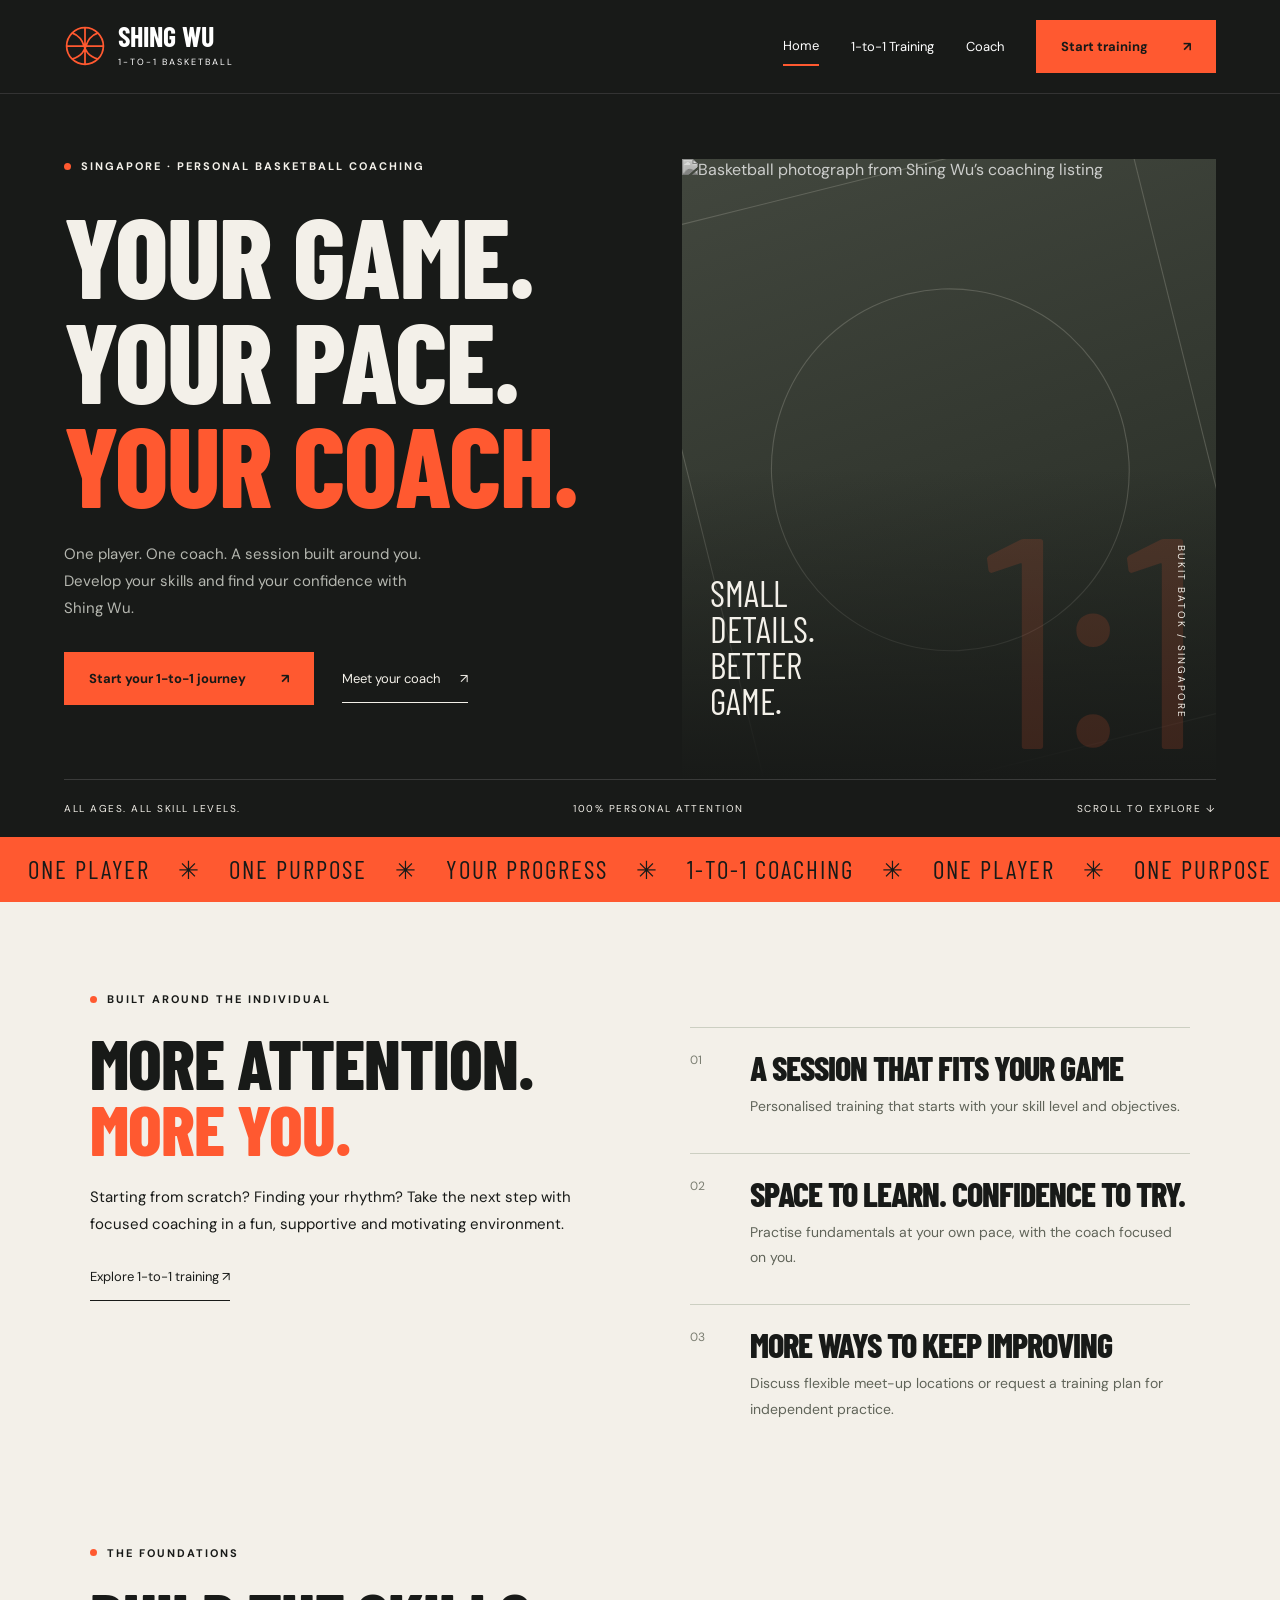
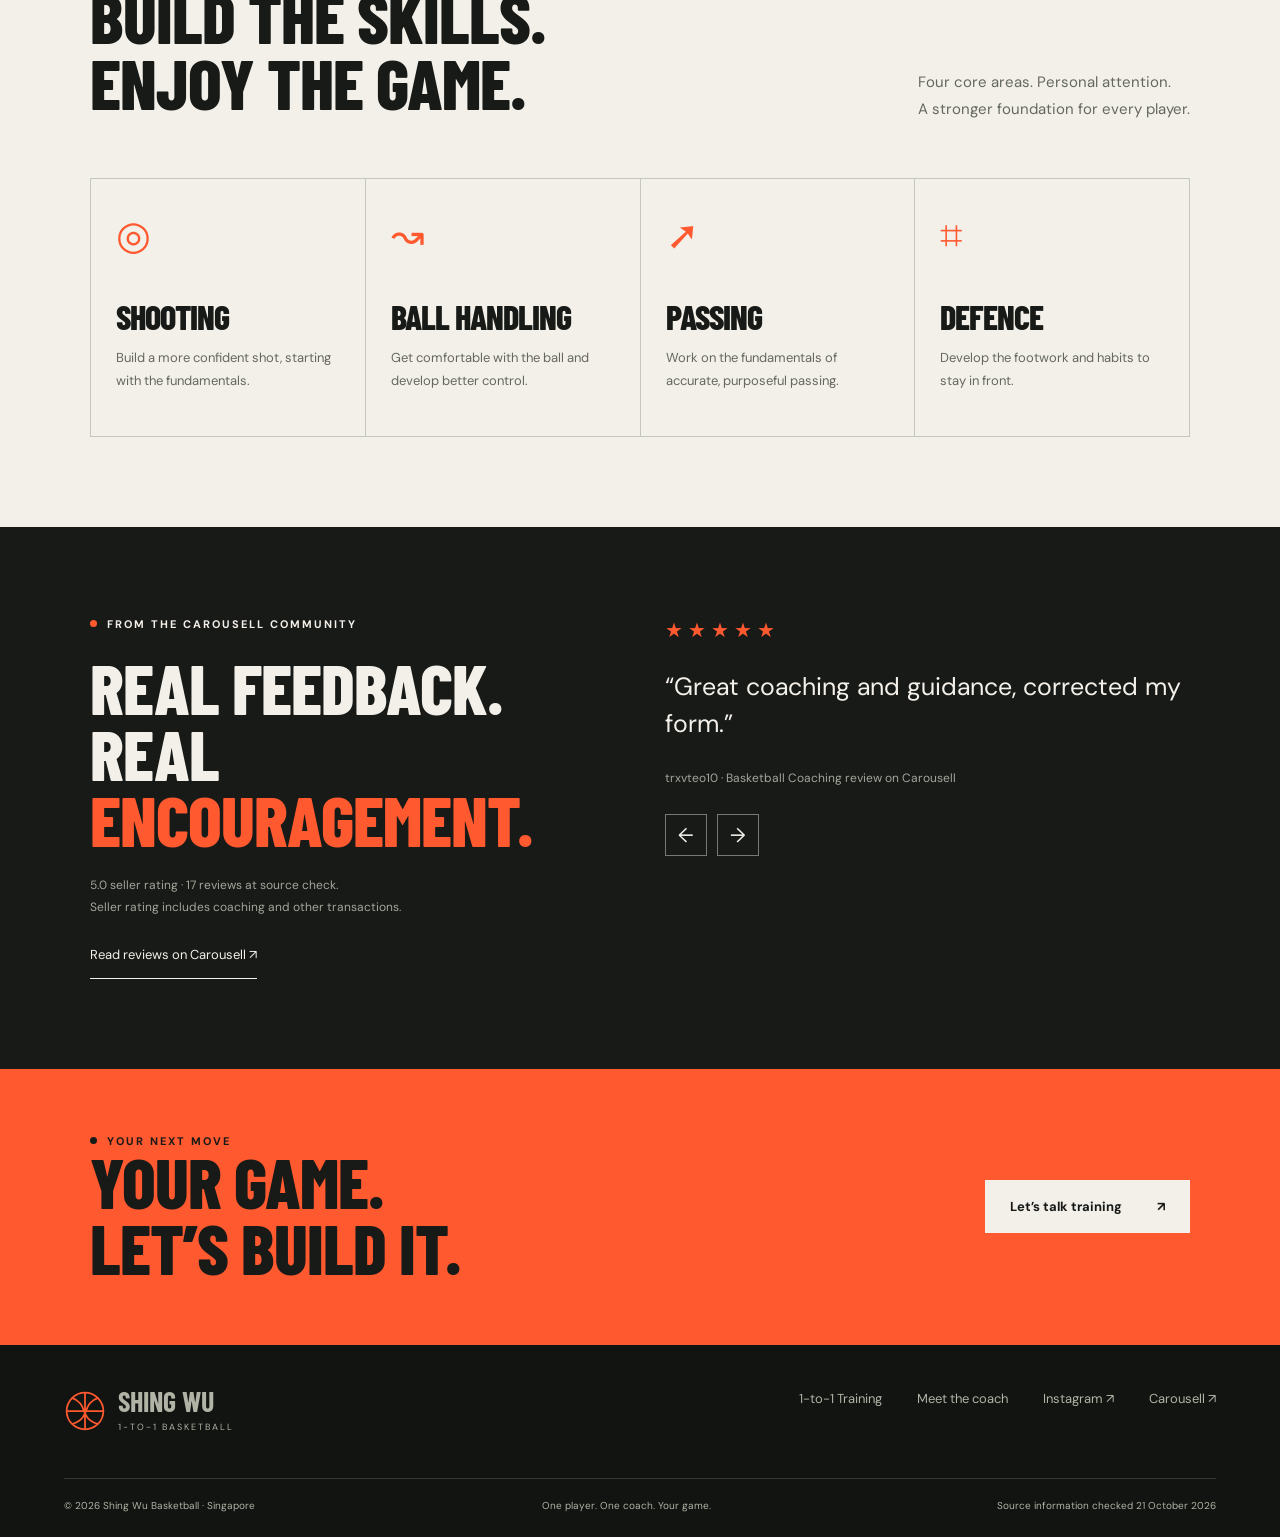
==== index.html @ 177fd187 "Publish Shing Wu 1-to-1 basketball coaching website" ====
<!doctype html><html lang="en-SG"><head><meta charset="UTF-8"><meta name="viewport" content="width=device-width, initial-scale=1"><meta name="theme-color" content="#181a18"><meta name="description" content="Personalised 1-to-1 basketball coaching with Shing Wu in Singapore. All ages and skill levels welcome. Explore training and enquire directly."><title>Personal Basketball Coaching | Shing Wu Basketball</title><link rel="stylesheet" href="styles.css"><script src="app.js" defer></script></head><body data-page="home"><a href="#main" style="position:absolute;left:-9999px" onfocus="this.style.left='10px'" onblur="this.style.left='-9999px'">Skip to content</a><div id="app"></div></body></html>
---- styles.css ----
@import url('https://fonts.googleapis.com/css2?family=Barlow+Condensed:wght@600;700;800;900&family=DM+Sans:wght@400;500;600;700&display=swap');
:root{--orange:#ff5930;--cream:#f3f0e9;--ink:#181a18;--muted:#a4a69e}*{box-sizing:border-box}html{scroll-behavior:smooth}body{margin:0;background:var(--cream);color:var(--ink);font-family:'DM Sans',sans-serif}a{color:inherit;text-decoration:none}button,input,select,textarea{font:inherit}button,a,input,select,textarea{outline-offset:6px}button{cursor:pointer}header{height:94px;display:flex;align-items:center;justify-content:space-between;padding:0 5%;border-bottom:1px solid #333;background:var(--ink);color:white;position:relative;z-index:10}.brand{display:flex;align-items:center;gap:12px}.brand b{font-family:'Barlow Condensed',Impact,sans-serif;font-size:28px;line-height:.85}.brand small{display:block;font:9px 'DM Sans',sans-serif;letter-spacing:2px;margin-top:7px}.brand svg{width:42px;color:var(--orange)}nav{display:flex;align-items:center;gap:32px;font-size:13px}nav a:not(.btn){padding:10px 0}nav a[aria-current=page]{border-bottom:2px solid var(--orange)}.btn{background:var(--orange);color:#171917;display:inline-flex;justify-content:space-between;align-items:center;gap:35px;padding:18px 25px;font-weight:700;font-size:13px;transition:transform .2s,background .2s;border:0}.btn:hover{transform:translateY(-3px);background:#ff7858}.btn.light{background:var(--cream)}.textlink{display:inline-flex;gap:20px;align-items:center;font-size:13px;border-bottom:1px solid;padding:15px 0}.menu{display:none;background:transparent;border:1px solid #777;color:white;padding:10px}.eyebrow{text-transform:uppercase;font-size:11px;font-weight:700;letter-spacing:2px;display:flex;gap:10px;align-items:center}.eyebrow:before{content:'';height:7px;width:7px;background:var(--orange);border-radius:50%}h1,h2,h3,.display{font-family:'Barlow Condensed',Impact,sans-serif;text-transform:uppercase;margin:0;font-weight:800;line-height:.94;letter-spacing:-1px}h1{font-size:clamp(70px,8.7vw,140px)}h2{font-size:clamp(50px,5.5vw,82px)}h3{font-size:34px}p{line-height:1.8;font-size:15px}.hero{background:var(--ink);color:var(--cream);padding:65px 5% 0;position:relative;overflow:hidden}.hero-layout{display:grid;grid-template-columns:1.1fr 1fr;gap:30px;min-height:620px}.hero-copy{position:relative;z-index:2;padding-bottom:65px}.hero h1{margin:30px 0 24px}.accent{color:var(--orange)}.outline{-webkit-text-stroke:1px #b6b9b1;color:transparent}.hero-copy p{color:#b5b7b0;max-width:370px}.actions{display:flex;flex-wrap:wrap;align-items:center;gap:28px;margin-top:30px}.hero-art{position:relative;min-height:550px;background:linear-gradient(160deg,#42473e,#242922);overflow:hidden;align-self:stretch}.hero-art:after{content:'';position:absolute;inset:0;background:linear-gradient(0deg,#181a18 0%,transparent 50%)}.hero-art img{width:100%;height:100%;position:absolute;object-fit:cover;object-position:center;filter:grayscale(1);opacity:.8}.court{position:absolute;inset:35px;border:1px solid #a1a39655;transform:rotate(-14deg) scale(1.1);border-radius:4px}.court:before{content:'';position:absolute;width:70%;height:60%;border:1px solid #a1a39655;border-radius:50%;top:20%;left:15%}.hero-num{position:absolute;right:15px;bottom:-30px;font:300px 'Barlow Condensed',Impact,sans-serif;color:#ff593026;z-index:1}.art-label{position:absolute;bottom:60px;left:28px;right:28px;z-index:2;display:flex;justify-content:space-between;align-items:end}.art-label b{font:36px 'Barlow Condensed',Impact,sans-serif;max-width:140px;line-height:1}.art-label span{font-size:10px;letter-spacing:2px;writing-mode:vertical-rl}.hero-bottom{display:flex;justify-content:space-between;border-top:1px solid #ffffff25;padding:22px 0;font-size:10px;letter-spacing:1.5px}.ticker{background:var(--orange);overflow:hidden;padding:17px 0;white-space:nowrap;font:25px 'Barlow Condensed',Impact,sans-serif;letter-spacing:2px}.ticker div{display:inline-block;animation:marquee 28s linear infinite}.ticker span{padding:0 28px}.section{padding:90px 7%}.split{display:grid;grid-template-columns:1fr 1fr;gap:9%;align-items:start}.section h2{margin:23px 0}.section p{max-width:550px}.section-head{display:flex;justify-content:space-between;gap:30px;align-items:end;margin-bottom:40px}.section-head p{max-width:340px;color:#65685e}.features{margin-top:35px}.feature{display:grid;grid-template-columns:45px 1fr;gap:15px;padding:24px 0;border-top:1px solid #cccfc2}.feature>span{color:#7b7e72;font-size:12px}.feature p{margin:10px 0;color:#606459;font-size:14px}.dark{background:var(--ink);color:var(--cream)}.skill-grid{display:grid;grid-template-columns:repeat(4,1fr);gap:1px;background:#c4c7bb;border:1px solid #c4c7bb}.skill{background:var(--cream);padding:30px 25px;min-height:250px;transition:background .3s,transform .3s}.skill:hover{background:#e6e7db;transform:translateY(-5px)}.skill .icon{font-size:40px;display:block;color:var(--orange);margin-bottom:40px}.skill p{font-size:13px;color:#65685e}.reviews{display:grid;grid-template-columns:1fr 1fr;gap:50px}.stars{color:var(--orange);letter-spacing:5px;font-size:20px}.quote{font-size:25px;line-height:1.5;margin:25px 0}.review-note{color:#a3a69a;font-size:12px}.review-nav{display:flex;gap:10px;margin-top:25px}.round{border:1px solid #777;color:inherit;background:transparent;width:42px;height:42px;font-size:20px}.cta{background:var(--orange);padding:65px 7%;display:flex;align-items:center;justify-content:space-between;gap:40px}.cta h2{max-width:700px}.cta .eyebrow:before{background:var(--ink)}footer{background:#111410;color:#b0b3a6;padding:45px 5% 25px}.footer-top{display:flex;justify-content:space-between;gap:40px}.footer-links{display:flex;gap:35px;font-size:13px}.footer-bottom{margin-top:45px;border-top:1px solid #33392e;padding-top:20px;font-size:10px;display:flex;justify-content:space-between;gap:20px}.page-intro{background:var(--ink);color:var(--cream);padding:65px 7%}.page-intro h1{font-size:clamp(66px,8vw,110px);margin:25px 0}.page-intro p{max-width:570px;color:#b5b7b0}.tabs{display:flex;gap:10px;flex-wrap:wrap;margin:35px 0}.tab{padding:12px 22px;border:1px solid #bbbfb0;background:transparent}.tab.active{background:var(--ink);color:white}.focus-panel{background:#e4e5da;padding:35px;display:grid;grid-template-columns:1fr 1fr;gap:50px}.focus-panel h3{font-size:48px}.steps{display:grid;grid-template-columns:repeat(3,1fr);gap:45px;margin-top:40px}.step{border-top:1px solid #c4c7bb;padding-top:25px}.step span{font:60px 'Barlow Condensed',Impact,sans-serif;color:var(--orange);display:block;margin-bottom:20px}.coach-photo{min-height:480px;position:relative;background:#d7dacd}.coach-photo img{position:absolute;width:100%;height:100%;object-fit:cover;filter:grayscale(1)}.note{font-size:12px;color:#74796a;line-height:1.6}.video-shell{background:#252a21;padding:35px;max-width:550px}.video-shell iframe{border:0;width:100%;min-height:570px;background:white}.video-shell .textlink{color:var(--cream);margin-top:15px}details{border-bottom:1px solid #bfc3b5;padding:23px 0}summary{font-weight:600;cursor:pointer;line-height:1.5}details p{color:#626859}.booking{background:white;border:1px solid #ddd;padding:35px}.field{display:flex;flex-direction:column;gap:8px;margin-bottom:20px}label{font-size:12px;font-weight:700}input,select,textarea{border:1px solid #b7bcb0;border-radius:0;background:var(--cream);padding:14px;color:var(--ink);width:100%}textarea{resize:vertical}#draft{white-space:pre-wrap;background:var(--cream);padding:20px;line-height:1.7;font-size:13px}.hidden{display:none}.reveal{animation:rise .7s both}.page-progress{position:fixed;top:0;left:0;height:3px;background:var(--orange);z-index:100;width:0}.basketball{width:150px;height:150px;border:2px solid var(--orange);border-radius:50%;position:relative;margin:35px 0;overflow:hidden;transition:transform .7s}.basketball:hover{transform:rotate(70deg)}.basketball:before{content:'';position:absolute;left:50%;height:100%;border-left:2px solid var(--orange)}.basketball:after{content:'';position:absolute;top:50%;width:100%;border-top:2px solid var(--orange)}@keyframes rise{from{opacity:0;transform:translateY(20px)}to{opacity:1;transform:translateY(0)}}@keyframes marquee{to{transform:translateX(-50%)}}@media(max-width:800px){header{height:78px}.menu{display:block}nav{display:none;position:absolute;top:78px;left:0;right:0;background:var(--ink);padding:25px;flex-direction:column;align-items:stretch}nav.open{display:flex}.hero{padding-top:40px}.hero-layout{grid-template-columns:1fr}.hero-copy{padding-bottom:15px}.hero-art{min-height:380px}.hero-num{font-size:240px}.hero-bottom{font-size:8px;gap:15px}.split,.reviews,.focus-panel{grid-template-columns:1fr;gap:35px}.section{padding:60px 6%}.section-head{display:block}.skill-grid{grid-template-columns:1fr 1fr}.skill{padding:25px 18px}.steps{grid-template-columns:1fr}.cta{display:block}.cta .btn{margin-top:25px}.footer-top{flex-direction:column}.footer-links{flex-wrap:wrap;gap:20px}.footer-bottom{flex-direction:column}.video-shell{padding:15px}.page-intro{padding:45px 6%}}@media(prefers-reduced-motion:reduce){*,*:before,*:after{animation:none!important;transition:none!important;scroll-behavior:auto!important}}
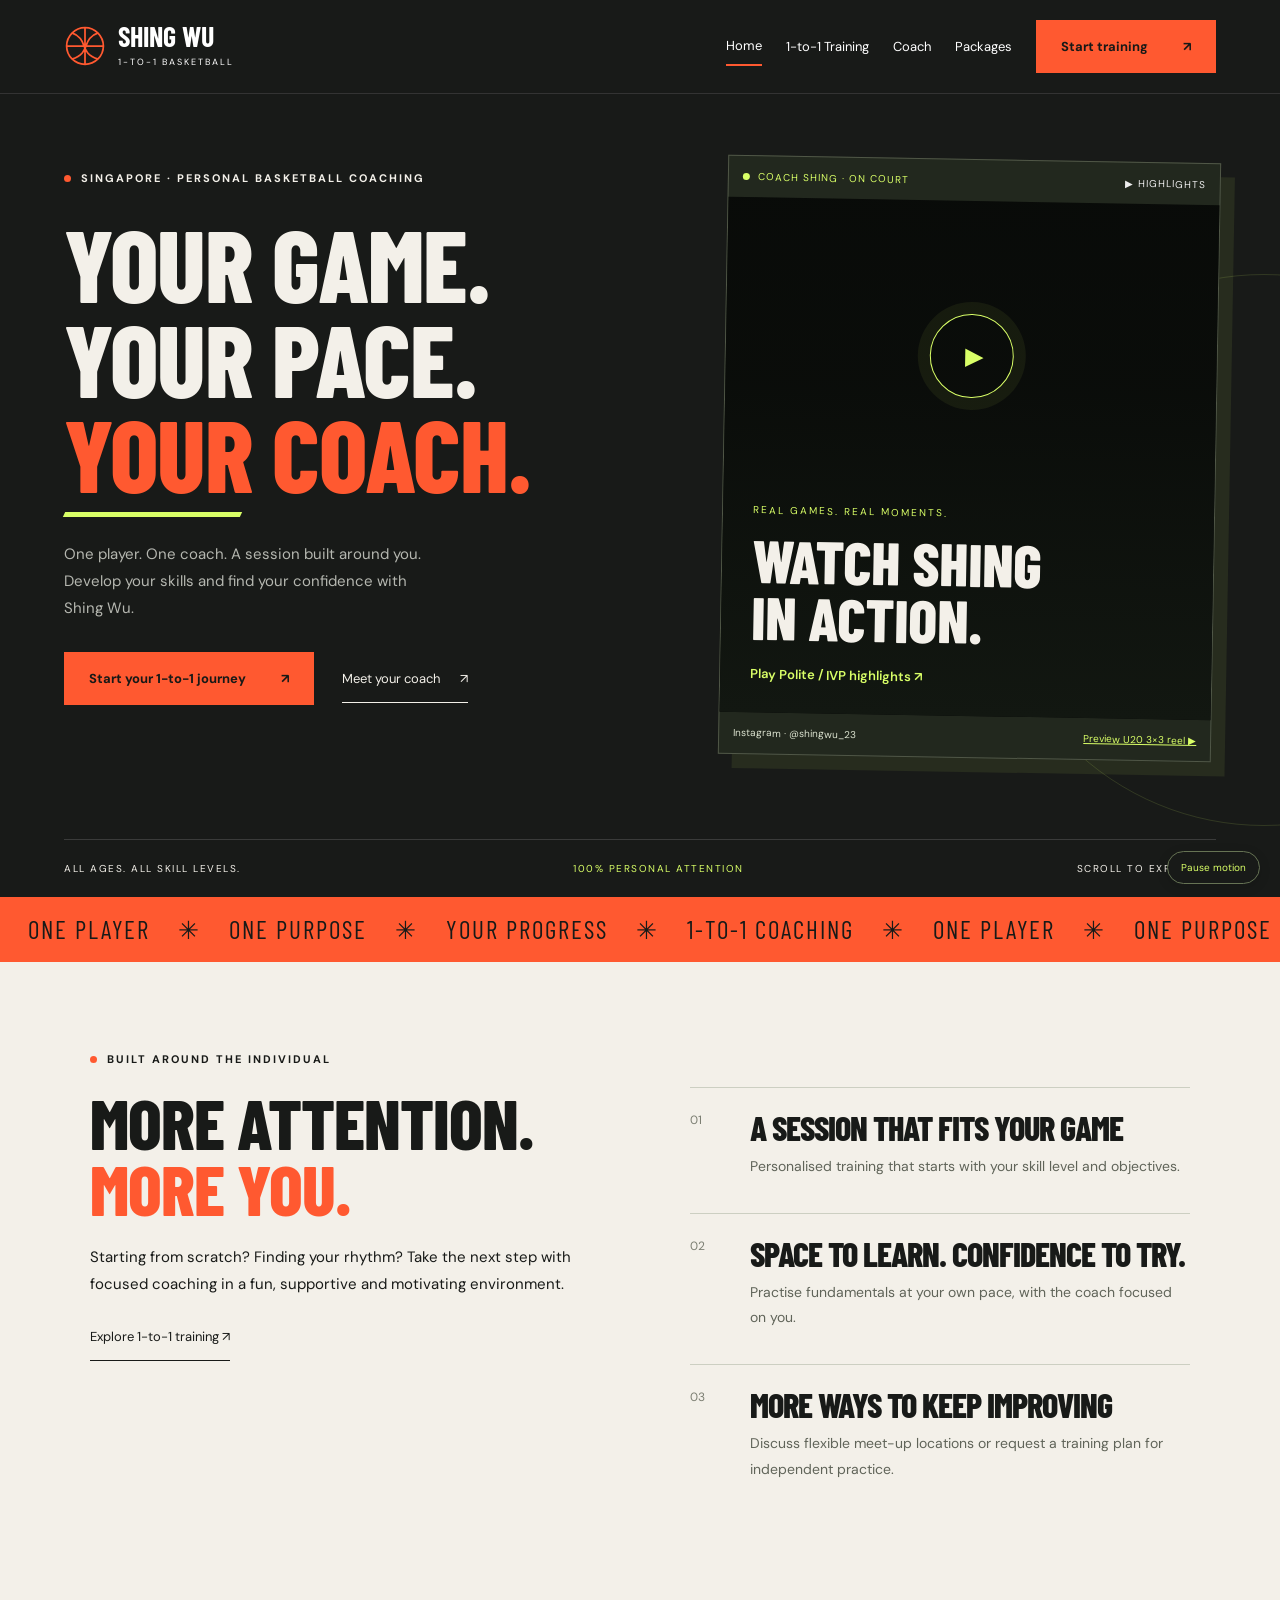
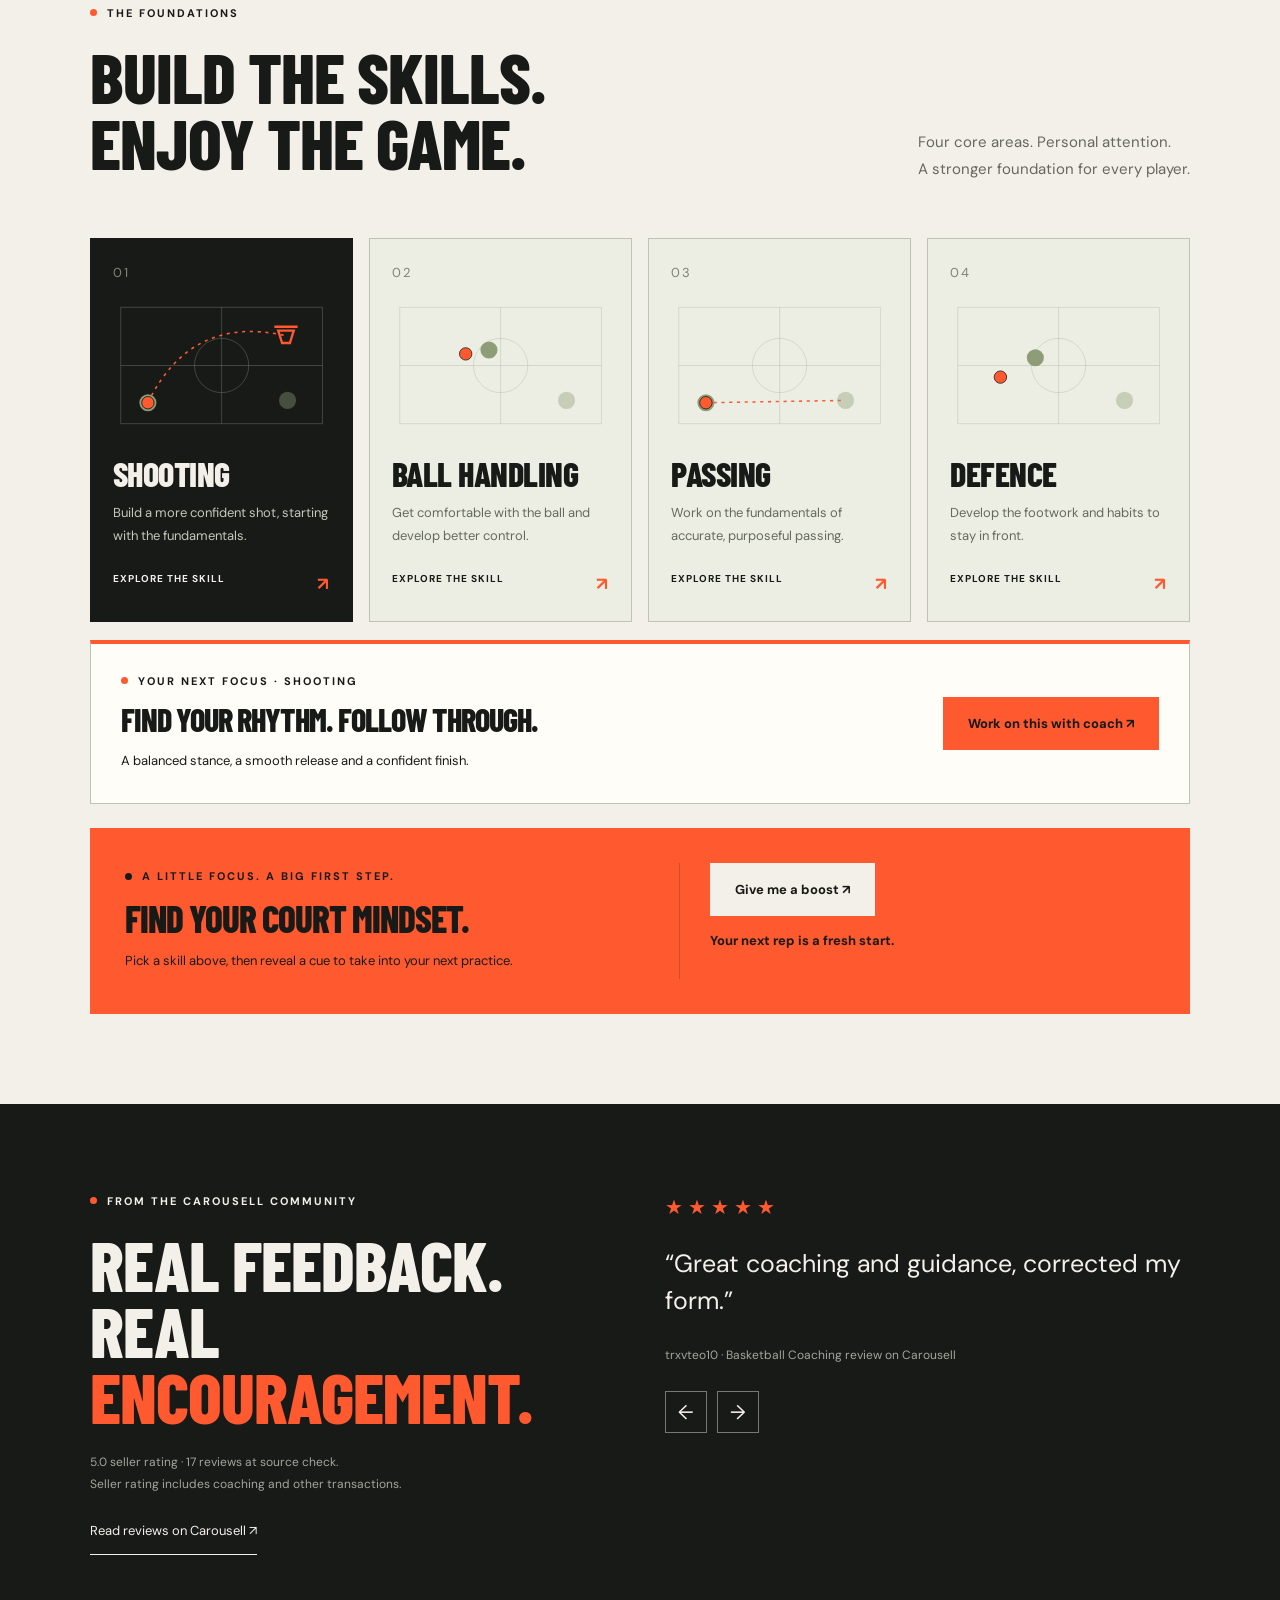
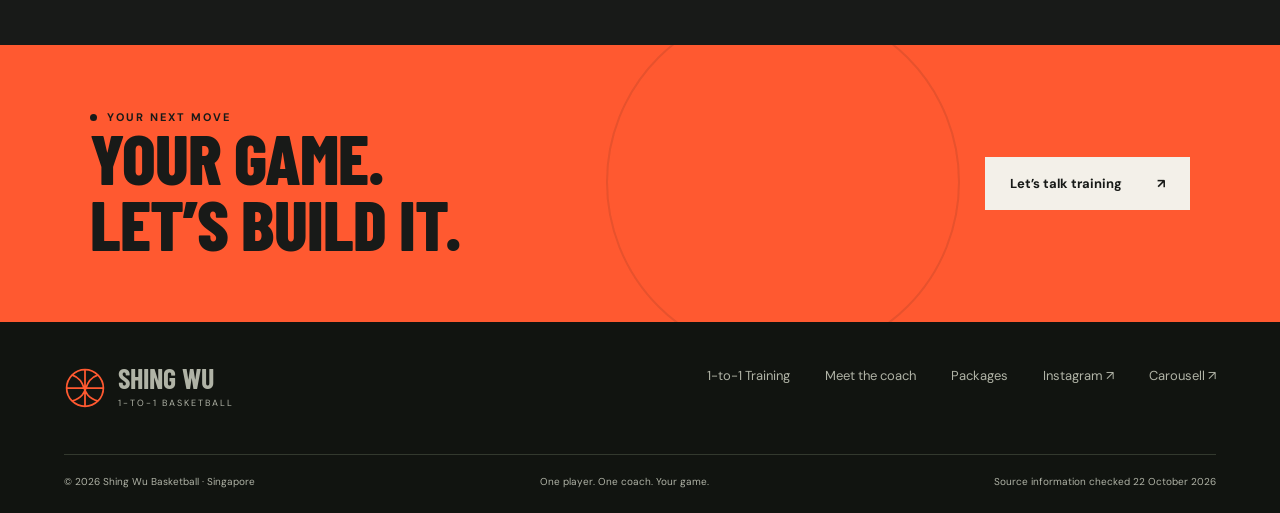
==== commit 67c9db8a: "Refresh asset versions across coaching pages" ====
--- a/index.html
+++ b/index.html
@@ -1 +1 @@
-<!doctype html><html lang="en-SG"><head><meta charset="UTF-8"><meta name="viewport" content="width=device-width, initial-scale=1"><meta name="theme-color" content="#181a18"><meta name="description" content="Personalised 1-to-1 basketball coaching with Shing Wu in Singapore. All ages and skill levels welcome. Explore training and enquire directly."><title>Personal Basketball Coaching | Shing Wu Basketball</title><link rel="stylesheet" href="styles.css"><script src="app.js" defer></script></head><body data-page="home"><a href="#main" style="position:absolute;left:-9999px" onfocus="this.style.left='10px'" onblur="this.style.left='-9999px'">Skip to content</a><div id="app"></div></body></html>+<!doctype html><html lang="en-SG"><head><meta charset="UTF-8"><meta name="viewport" content="width=device-width, initial-scale=1"><meta name="theme-color" content="#181a18"><meta name="description" content="Personalised 1-to-1 basketball coaching with Shing Wu in Singapore. All ages and skill levels welcome. Explore training and enquire directly."><title>Personal Basketball Coaching | Shing Wu Basketball</title><link rel="stylesheet" href="styles.css?v=20261022-2"><script src="app.js?v=20261022-2" defer></script></head><body data-page="home"><a href="#main" style="position:absolute;left:-9999px" onfocus="this.style.left='10px'" onblur="this.style.left='-9999px'">Skip to content</a><div id="app"></div></body></html>
--- a/styles.css
+++ b/styles.css
@@ -1,2 +1,9 @@
 @import url('https://fonts.googleapis.com/css2?family=Barlow+Condensed:wght@600;700;800;900&family=DM+Sans:wght@400;500;600;700&display=swap');
 :root{--orange:#ff5930;--cream:#f3f0e9;--ink:#181a18;--muted:#a4a69e}*{box-sizing:border-box}html{scroll-behavior:smooth}body{margin:0;background:var(--cream);color:var(--ink);font-family:'DM Sans',sans-serif}a{color:inherit;text-decoration:none}button,input,select,textarea{font:inherit}button,a,input,select,textarea{outline-offset:6px}button{cursor:pointer}header{height:94px;display:flex;align-items:center;justify-content:space-between;padding:0 5%;border-bottom:1px solid #333;background:var(--ink);color:white;position:relative;z-index:10}.brand{display:flex;align-items:center;gap:12px}.brand b{font-family:'Barlow Condensed',Impact,sans-serif;font-size:28px;line-height:.85}.brand small{display:block;font:9px 'DM Sans',sans-serif;letter-spacing:2px;margin-top:7px}.brand svg{width:42px;color:var(--orange)}nav{display:flex;align-items:center;gap:32px;font-size:13px}nav a:not(.btn){padding:10px 0}nav a[aria-current=page]{border-bottom:2px solid var(--orange)}.btn{background:var(--orange);color:#171917;display:inline-flex;justify-content:space-between;align-items:center;gap:35px;padding:18px 25px;font-weight:700;font-size:13px;transition:transform .2s,background .2s;border:0}.btn:hover{transform:translateY(-3px);background:#ff7858}.btn.light{background:var(--cream)}.textlink{display:inline-flex;gap:20px;align-items:center;font-size:13px;border-bottom:1px solid;padding:15px 0}.menu{display:none;background:transparent;border:1px solid #777;color:white;padding:10px}.eyebrow{text-transform:uppercase;font-size:11px;font-weight:700;letter-spacing:2px;display:flex;gap:10px;align-items:center}.eyebrow:before{content:'';height:7px;width:7px;background:var(--orange);border-radius:50%}h1,h2,h3,.display{font-family:'Barlow Condensed',Impact,sans-serif;text-transform:uppercase;margin:0;font-weight:800;line-height:.94;letter-spacing:-1px}h1{font-size:clamp(70px,8.7vw,140px)}h2{font-size:clamp(50px,5.5vw,82px)}h3{font-size:34px}p{line-height:1.8;font-size:15px}.hero{background:var(--ink);color:var(--cream);padding:65px 5% 0;position:relative;overflow:hidden}.hero-layout{display:grid;grid-template-columns:1.1fr 1fr;gap:30px;min-height:620px}.hero-copy{position:relative;z-index:2;padding-bottom:65px}.hero h1{margin:30px 0 24px}.accent{color:var(--orange)}.outline{-webkit-text-stroke:1px #b6b9b1;color:transparent}.hero-copy p{color:#b5b7b0;max-width:370px}.actions{display:flex;flex-wrap:wrap;align-items:center;gap:28px;margin-top:30px}.hero-art{position:relative;min-height:550px;background:linear-gradient(160deg,#42473e,#242922);overflow:hidden;align-self:stretch}.hero-art:after{content:'';position:absolute;inset:0;background:linear-gradient(0deg,#181a18 0%,transparent 50%)}.hero-art img{width:100%;height:100%;position:absolute;object-fit:cover;object-position:center;filter:grayscale(1);opacity:.8}.court{position:absolute;inset:35px;border:1px solid #a1a39655;transform:rotate(-14deg) scale(1.1);border-radius:4px}.court:before{content:'';position:absolute;width:70%;height:60%;border:1px solid #a1a39655;border-radius:50%;top:20%;left:15%}.hero-num{position:absolute;right:15px;bottom:-30px;font:300px 'Barlow Condensed',Impact,sans-serif;color:#ff593026;z-index:1}.art-label{position:absolute;bottom:60px;left:28px;right:28px;z-index:2;display:flex;justify-content:space-between;align-items:end}.art-label b{font:36px 'Barlow Condensed',Impact,sans-serif;max-width:140px;line-height:1}.art-label span{font-size:10px;letter-spacing:2px;writing-mode:vertical-rl}.hero-bottom{display:flex;justify-content:space-between;border-top:1px solid #ffffff25;padding:22px 0;font-size:10px;letter-spacing:1.5px}.ticker{background:var(--orange);overflow:hidden;padding:17px 0;white-space:nowrap;font:25px 'Barlow Condensed',Impact,sans-serif;letter-spacing:2px}.ticker div{display:inline-block;animation:marquee 28s linear infinite}.ticker span{padding:0 28px}.section{padding:90px 7%}.split{display:grid;grid-template-columns:1fr 1fr;gap:9%;align-items:start}.section h2{margin:23px 0}.section p{max-width:550px}.section-head{display:flex;justify-content:space-between;gap:30px;align-items:end;margin-bottom:40px}.section-head p{max-width:340px;color:#65685e}.features{margin-top:35px}.feature{display:grid;grid-template-columns:45px 1fr;gap:15px;padding:24px 0;border-top:1px solid #cccfc2}.feature>span{color:#7b7e72;font-size:12px}.feature p{margin:10px 0;color:#606459;font-size:14px}.dark{background:var(--ink);color:var(--cream)}.skill-grid{display:grid;grid-template-columns:repeat(4,1fr);gap:1px;background:#c4c7bb;border:1px solid #c4c7bb}.skill{background:var(--cream);padding:30px 25px;min-height:250px;transition:background .3s,transform .3s}.skill:hover{background:#e6e7db;transform:translateY(-5px)}.skill .icon{font-size:40px;display:block;color:var(--orange);margin-bottom:40px}.skill p{font-size:13px;color:#65685e}.reviews{display:grid;grid-template-columns:1fr 1fr;gap:50px}.stars{color:var(--orange);letter-spacing:5px;font-size:20px}.quote{font-size:25px;line-height:1.5;margin:25px 0}.review-note{color:#a3a69a;font-size:12px}.review-nav{display:flex;gap:10px;margin-top:25px}.round{border:1px solid #777;color:inherit;background:transparent;width:42px;height:42px;font-size:20px}.cta{background:var(--orange);padding:65px 7%;display:flex;align-items:center;justify-content:space-between;gap:40px}.cta h2{max-width:700px}.cta .eyebrow:before{background:var(--ink)}footer{background:#111410;color:#b0b3a6;padding:45px 5% 25px}.footer-top{display:flex;justify-content:space-between;gap:40px}.footer-links{display:flex;gap:35px;font-size:13px}.footer-bottom{margin-top:45px;border-top:1px solid #33392e;padding-top:20px;font-size:10px;display:flex;justify-content:space-between;gap:20px}.page-intro{background:var(--ink);color:var(--cream);padding:65px 7%}.page-intro h1{font-size:clamp(66px,8vw,110px);margin:25px 0}.page-intro p{max-width:570px;color:#b5b7b0}.tabs{display:flex;gap:10px;flex-wrap:wrap;margin:35px 0}.tab{padding:12px 22px;border:1px solid #bbbfb0;background:transparent}.tab.active{background:var(--ink);color:white}.focus-panel{background:#e4e5da;padding:35px;display:grid;grid-template-columns:1fr 1fr;gap:50px}.focus-panel h3{font-size:48px}.steps{display:grid;grid-template-columns:repeat(3,1fr);gap:45px;margin-top:40px}.step{border-top:1px solid #c4c7bb;padding-top:25px}.step span{font:60px 'Barlow Condensed',Impact,sans-serif;color:var(--orange);display:block;margin-bottom:20px}.coach-photo{min-height:480px;position:relative;background:#d7dacd}.coach-photo img{position:absolute;width:100%;height:100%;object-fit:cover;filter:grayscale(1)}.note{font-size:12px;color:#74796a;line-height:1.6}.video-shell{background:#252a21;padding:35px;max-width:550px}.video-shell iframe{border:0;width:100%;min-height:570px;background:white}.video-shell .textlink{color:var(--cream);margin-top:15px}details{border-bottom:1px solid #bfc3b5;padding:23px 0}summary{font-weight:600;cursor:pointer;line-height:1.5}details p{color:#626859}.booking{background:white;border:1px solid #ddd;padding:35px}.field{display:flex;flex-direction:column;gap:8px;margin-bottom:20px}label{font-size:12px;font-weight:700}input,select,textarea{border:1px solid #b7bcb0;border-radius:0;background:var(--cream);padding:14px;color:var(--ink);width:100%}textarea{resize:vertical}#draft{white-space:pre-wrap;background:var(--cream);padding:20px;line-height:1.7;font-size:13px}.hidden{display:none}.reveal{animation:rise .7s both}.page-progress{position:fixed;top:0;left:0;height:3px;background:var(--orange);z-index:100;width:0}.basketball{width:150px;height:150px;border:2px solid var(--orange);border-radius:50%;position:relative;margin:35px 0;overflow:hidden;transition:transform .7s}.basketball:hover{transform:rotate(70deg)}.basketball:before{content:'';position:absolute;left:50%;height:100%;border-left:2px solid var(--orange)}.basketball:after{content:'';position:absolute;top:50%;width:100%;border-top:2px solid var(--orange)}@keyframes rise{from{opacity:0;transform:translateY(20px)}to{opacity:1;transform:translateY(0)}}@keyframes marquee{to{transform:translateX(-50%)}}@media(max-width:800px){header{height:78px}.menu{display:block}nav{display:none;position:absolute;top:78px;left:0;right:0;background:var(--ink);padding:25px;flex-direction:column;align-items:stretch}nav.open{display:flex}.hero{padding-top:40px}.hero-layout{grid-template-columns:1fr}.hero-copy{padding-bottom:15px}.hero-art{min-height:380px}.hero-num{font-size:240px}.hero-bottom{font-size:8px;gap:15px}.split,.reviews,.focus-panel{grid-template-columns:1fr;gap:35px}.section{padding:60px 6%}.section-head{display:block}.skill-grid{grid-template-columns:1fr 1fr}.skill{padding:25px 18px}.steps{grid-template-columns:1fr}.cta{display:block}.cta .btn{margin-top:25px}.footer-top{flex-direction:column}.footer-links{flex-wrap:wrap;gap:20px}.footer-bottom{flex-direction:column}.video-shell{padding:15px}.page-intro{padding:45px 6%}}@media(prefers-reduced-motion:reduce){*,*:before,*:after{animation:none!important;transition:none!important;scroll-behavior:auto!important}}
+/* Court energy: purposeful motion and interactive practice cues. */
+:root{--lime:#d9ff67}nav{gap:24px}.hero-layout{grid-template-columns:1.1fr .92fr;gap:6%;min-height:680px}.hero-copy{padding-top:12px}.hero h1{font-size:clamp(64px,7.9vw,122px)}.hero-video{position:relative;z-index:1;background:#22281e;border:1px solid #505747;align-self:start;box-shadow:14px 14px 0 #d9ff6714;transform:rotate(1deg)}.video-topline{display:flex;align-items:center;gap:8px;color:var(--lime);font-size:10px;letter-spacing:1px;padding:14px}.video-topline>span:last-child{margin-left:auto;color:#eee}.live-dot{width:7px;height:7px;background:var(--lime);border-radius:50%;animation:live 2s ease-in-out infinite}.reel-wrap{height:515px;overflow:auto;background:#fff}.reel-wrap iframe{width:100%;height:620px;border:0}.video-credit{display:flex;justify-content:space-between;gap:14px;padding:14px;font-size:10px;color:#dde4d1}.video-credit a{text-decoration:underline}.highlight-link{display:block;border-top:1px solid #4b5343;padding:14px;font-size:11px;color:var(--lime)}.hero:before{content:'';position:absolute;width:550px;height:550px;border:1px solid #d9ff6722;border-radius:50%;right:-260px;top:180px}.hero-copy .accent{display:inline-block;position:relative}.hero-copy .accent:after{content:'';display:block;height:5px;background:var(--lime);width:38%;margin-top:12px;transform:skewX(-25deg);transform-origin:left;animation:underline 1s ease-out both}.hero-bottom span:nth-child(2){color:var(--lime)}.ticker{display:flex;align-items:center}.section-head h2{max-width:800px}.skill-grid{border:0;gap:16px;background:transparent}.skill{display:flex;flex-direction:column;align-items:stretch;text-align:left;border:1px solid #bfc4b2;background:#eceee3;color:var(--ink);position:relative;overflow:hidden;padding:25px 22px;min-height:355px}.skill[aria-pressed=true]{background:var(--ink);border-color:var(--ink);color:var(--cream)}.skill[aria-pressed=true] .skill-desc{color:#c2c9b8}.skill-number{font:13px 'DM Sans',sans-serif;color:#7e8574;letter-spacing:2px}.skill-title{font:800 34px/.95 'Barlow Condensed',Impact,sans-serif;text-transform:uppercase;margin:20px 0 12px;letter-spacing:-.5px}.skill-desc{font-size:13px;line-height:1.7;color:#656b5b}.skill-explore{font-size:10px;letter-spacing:1px;text-transform:uppercase;font-weight:700;padding-top:25px;margin-top:auto;display:flex;justify-content:space-between}.skill-explore>span{color:var(--orange);font-size:18px}.court-demo{width:100%;height:145px;overflow:visible;margin-top:12px}.court-line{fill:none;stroke:#9ca68c66;stroke-width:1}.route{fill:none;stroke:var(--orange);stroke-width:2;stroke-dasharray:4 6}.rim{fill:none;stroke:var(--orange);stroke-width:3}.player{fill:#8e9d77}.p2{opacity:.4}.moving-ball{fill:var(--orange);stroke:#181a18;stroke-width:1;offset-path:path('M45 133 Q100 20 220 46');animation:shot 2.8s ease-in-out infinite}.handling .moving-ball{offset-path:path('M95 70 Q95 170 125 70 Q125 170 155 70');animation:shot 2s linear infinite}.handling .p1{cx:125;cy:65}.handling .route,.handling .rim{opacity:0}.passing .moving-ball{offset-path:path('M45 133 L225 130');animation:passball 2.4s ease-in-out infinite}.passing .route{d:path('M45 133 L225 130')}.passing .rim{opacity:0}.defence .moving-ball{offset-path:path('M65 100 L210 100');animation:passball 2.4s ease-in-out infinite}.defence .p1{cx:110;cy:75;animation:slide 2.4s ease-in-out infinite}.defence .route,.defence .rim{opacity:0}.skill-detail{display:flex;align-items:center;justify-content:space-between;gap:30px;padding:30px;border:1px solid #bfc4b2;border-top:4px solid var(--orange);margin-top:18px;background:#fffdf7}.skill-detail h3{font-size:32px;margin-top:15px;line-height:1.05}.skill-detail p{font-size:13px;margin-bottom:0}.skill-detail .btn{flex-shrink:0}.challenge{margin-top:24px;background:var(--orange);padding:35px;display:grid;grid-template-columns:1.1fr 1fr;gap:30px;align-items:center}.challenge .eyebrow:before{background:var(--ink)}.challenge h3{font-size:37px;margin:18px 0 10px}.challenge p{font-size:13px;margin-bottom:0}.challenge>div:last-child{border-left:1px solid #181a1833;padding-left:30px}.motivation-cue{font-weight:700;min-height:50px}.skill-pop{animation:cardpop .45s ease}.cue-pop{animation:rise .4s ease}.motion-toggle{position:fixed;right:20px;bottom:16px;z-index:50;background:#181a18;color:#d9ff67;border:1px solid #667354;padding:9px 13px;font-size:10px;border-radius:30px;box-shadow:0 3px 12px #0002}.motion-paused *,.motion-paused *:before,.motion-paused *:after{animation-play-state:paused!important}.motion-paused .reveal{animation:none!important}.rates{display:grid;grid-template-columns:1fr 1fr;gap:20px;margin-bottom:80px}.rates article{border-top:3px solid var(--orange);padding:28px;background:#e5e9da}.rates p{margin:22px 0 0}.rates b{font:800 76px/.95 'Barlow Condensed',Impact,sans-serif}.rates p>span{font-size:13px}.duration-tabs{display:inline-flex;gap:6px;padding:6px;background:#dde2d1;margin-bottom:30px}.duration-tabs button{padding:14px 24px;border:0;background:transparent;font-weight:700;font-size:13px}.duration-tabs button.active{background:var(--ink);color:var(--lime)}.package-grid{display:grid;grid-template-columns:repeat(3,1fr);gap:20px}.package-card{border:1px solid #b7c0a6;padding:32px 25px;background:#fffdf7;transition:transform .25s,box-shadow .25s}.package-card:hover{transform:translateY(-6px);box-shadow:8px 8px 0 #d9ff67}.package-index{font-size:9px;letter-spacing:2px;color:#6c765e}.package-card h3{margin:28px 0 0;font-size:44px}.package-price{font:800 80px/1 'Barlow Condensed',Impact,sans-serif;margin:20px 0;color:var(--orange)}.package-card p{font-size:12px}.package-math{border-top:1px solid #bdc6ac;border-bottom:1px solid #bdc6ac;padding:16px 0;font-weight:700;font-size:13px}.package-card .btn{width:100%;gap:10px;font-size:11px;margin-top:22px;padding:18px}.package-note{max-width:900px!important;margin-top:30px}.credentials{padding-left:20px;line-height:2;font-size:14px}.credentials li::marker{color:var(--orange)}.poster-photo{background:#0a0a0a;min-height:650px}.poster-photo img{object-fit:contain;filter:none}.dark .note{color:#aab69b}.reveal{animation-duration:.55s}.btn:hover span{transform:translate(3px,-3px)}.btn span{transition:transform .25s}.ticker:hover div{animation-play-state:paused}.feature{transition:padding .25s}.feature:hover{padding-left:10px}.cta{position:relative;overflow:hidden}.cta:after{content:'';position:absolute;width:350px;height:350px;border:2px solid #181a181a;border-radius:50%;right:25%;top:-40px;pointer-events:none}.cta>*{position:relative;z-index:1}
+@keyframes shot{0%,12%{offset-distance:0%;transform:scale(1)}70%{offset-distance:100%;transform:scale(.75)}85%,100%{offset-distance:100%;transform:scale(.75)}}@keyframes passball{0%,15%{offset-distance:0%}50%,65%{offset-distance:100%}100%{offset-distance:0%}}@keyframes slide{0%,100%{transform:translateX(-50px)}50%{transform:translateX(50px)}}@keyframes live{50%{box-shadow:0 0 0 5px #d9ff6720}}@keyframes underline{from{transform:scaleX(0) skewX(-25deg)}to{transform:scaleX(1) skewX(-25deg)}}@keyframes cardpop{50%{transform:translateY(-8px)}}
+@media(max-width:1000px){nav{gap:16px}.hero-layout{gap:30px}.skill-grid{grid-template-columns:1fr 1fr}.hero h1{font-size:clamp(65px,8vw,105px)}.package-card{padding:25px 18px}.skill-detail{flex-wrap:wrap}}
+@media(max-width:800px){.hero-layout{grid-template-columns:1fr}.hero-video{transform:none;margin:15px 0 30px;width:100%;max-width:520px;justify-self:center}.reel-wrap{height:500px}.hero h1{font-size:clamp(65px,12vw,105px)}.package-grid,.rates,.challenge{grid-template-columns:1fr}.rates{gap:14px;margin-bottom:60px}.challenge>div:last-child{border-left:0;border-top:1px solid #181a1833;padding:25px 0 0}.skill{min-height:340px;padding:20px 15px}.skill-title{font-size:28px}.court-demo{height:110px}.skill-detail{padding:25px 20px}.package-card .btn{font-size:13px}.duration-tabs{display:flex}.duration-tabs button{flex:1;padding:14px 10px;font-size:12px}.poster-photo{min-height:600px}}
+@media(prefers-reduced-motion:reduce){.moving-ball{offset-distance:65%}.defence .p1{transform:none}.hero-copy .accent:after{transform:skewX(-25deg)}}
+.highlight-cover{height:515px;position:relative;display:block;overflow:hidden;background:#080a08}.highlight-cover>img{position:absolute;width:200%;height:auto;max-width:none;right:-9%;top:-29%;filter:grayscale(1);opacity:.7;transition:transform .7s}.cover-shade{position:absolute;inset:0;background:linear-gradient(0deg,#121711 0%,#12171133 65%,#12171111)}.play-ring{position:absolute;top:30%;left:50%;transform:translate(-50%,-50%);height:84px;width:84px;border:1px solid var(--lime);color:var(--lime);border-radius:50%;display:grid;place-items:center;padding-left:5px;font-size:24px;box-shadow:0 0 0 12px #d9ff6710;transition:background .25s,box-shadow .25s}.highlight-cover:hover .play-ring{background:var(--orange);color:var(--ink);box-shadow:0 0 0 22px #d9ff6710}.highlight-cover:hover>img{transform:scale(1.04)}.cover-title{position:absolute;left:30px;right:20px;bottom:30px;font:800 60px/.95 'Barlow Condensed',Impact,sans-serif;color:#f3f0e9}.cover-title small{display:block;font:10px 'DM Sans',sans-serif;letter-spacing:2px;margin-bottom:15px;color:var(--lime)}.cover-title em{display:block;font:600 13px 'DM Sans',sans-serif;margin-top:20px;color:var(--lime)}.load-reel{background:transparent;border:0;color:var(--lime);font-size:10px;text-decoration:underline;padding:0}.reel-preview iframe{width:100%;height:570px;border:0;background:#fff}.reel-preview .highlight-link{color:var(--lime)}@media(max-width:800px){.highlight-cover{height:480px}.highlight-cover>img{top:-31%}.cover-title{font-size:54px}}
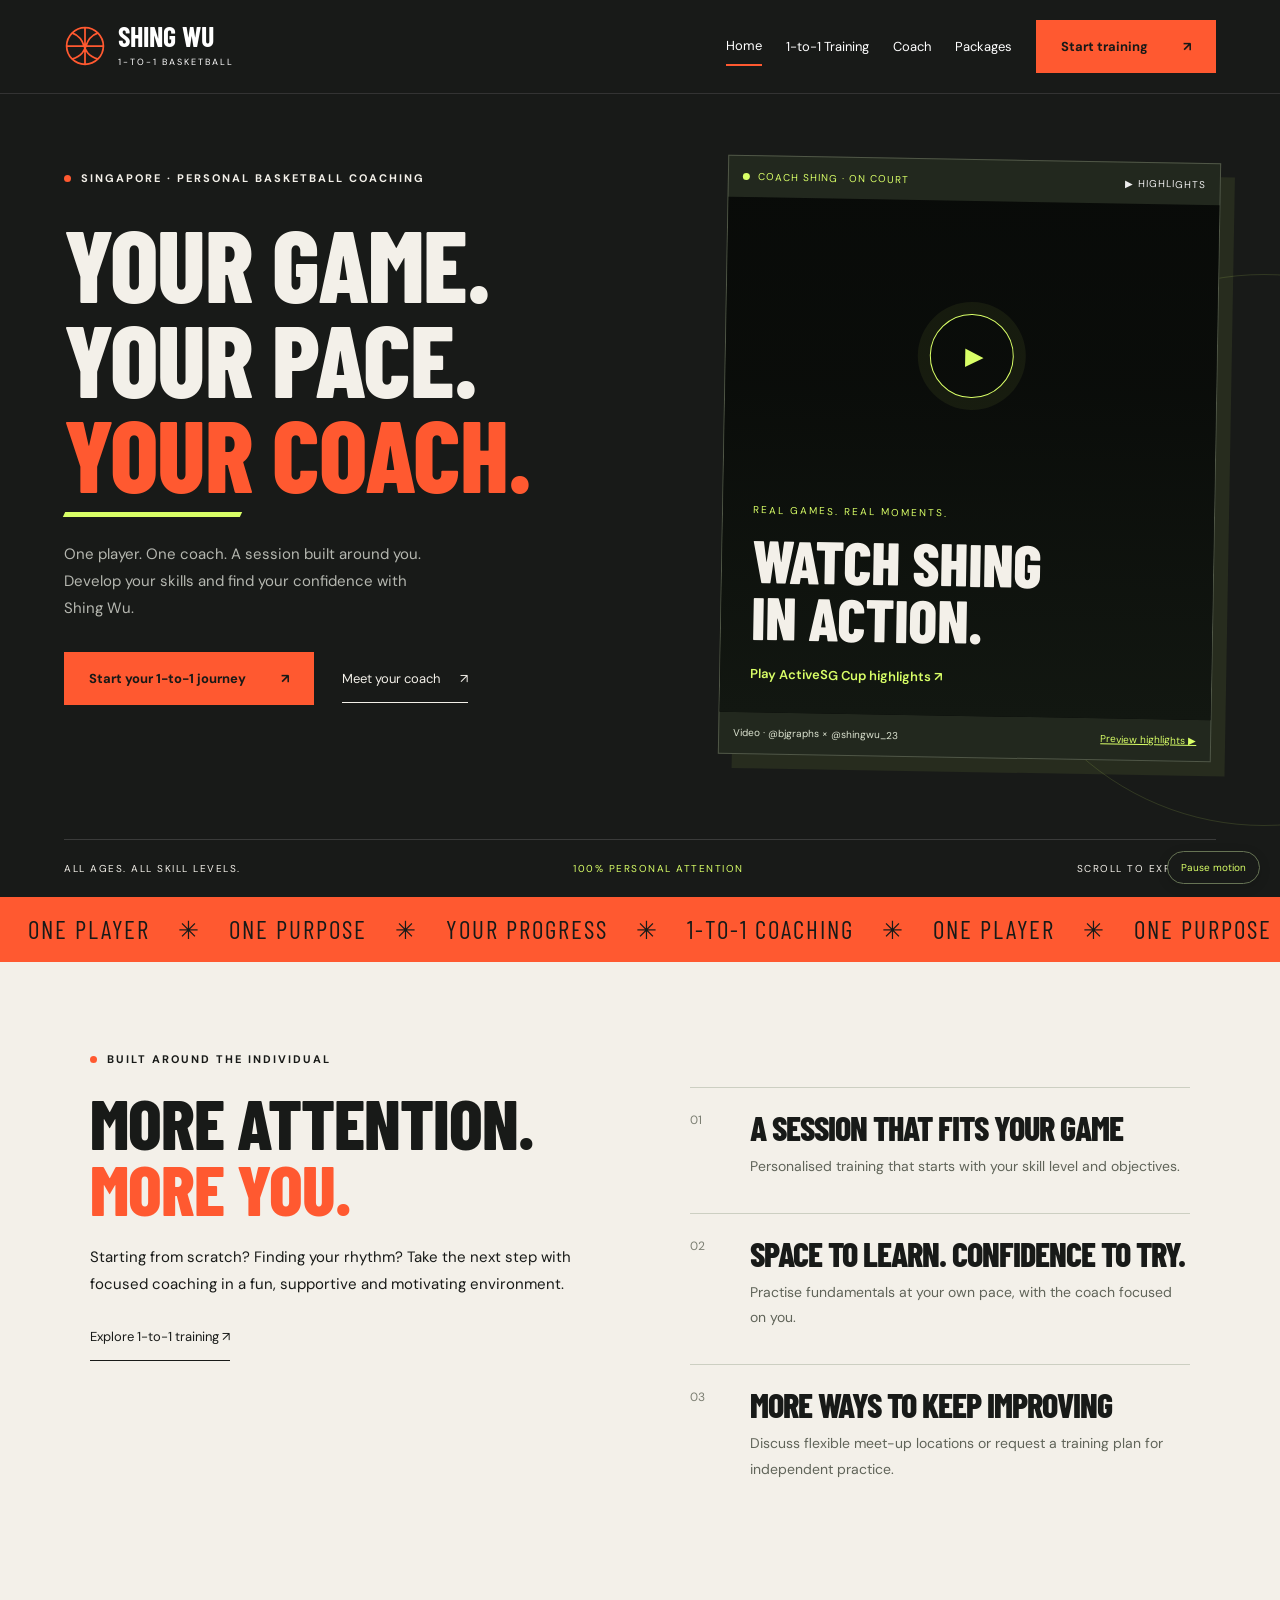
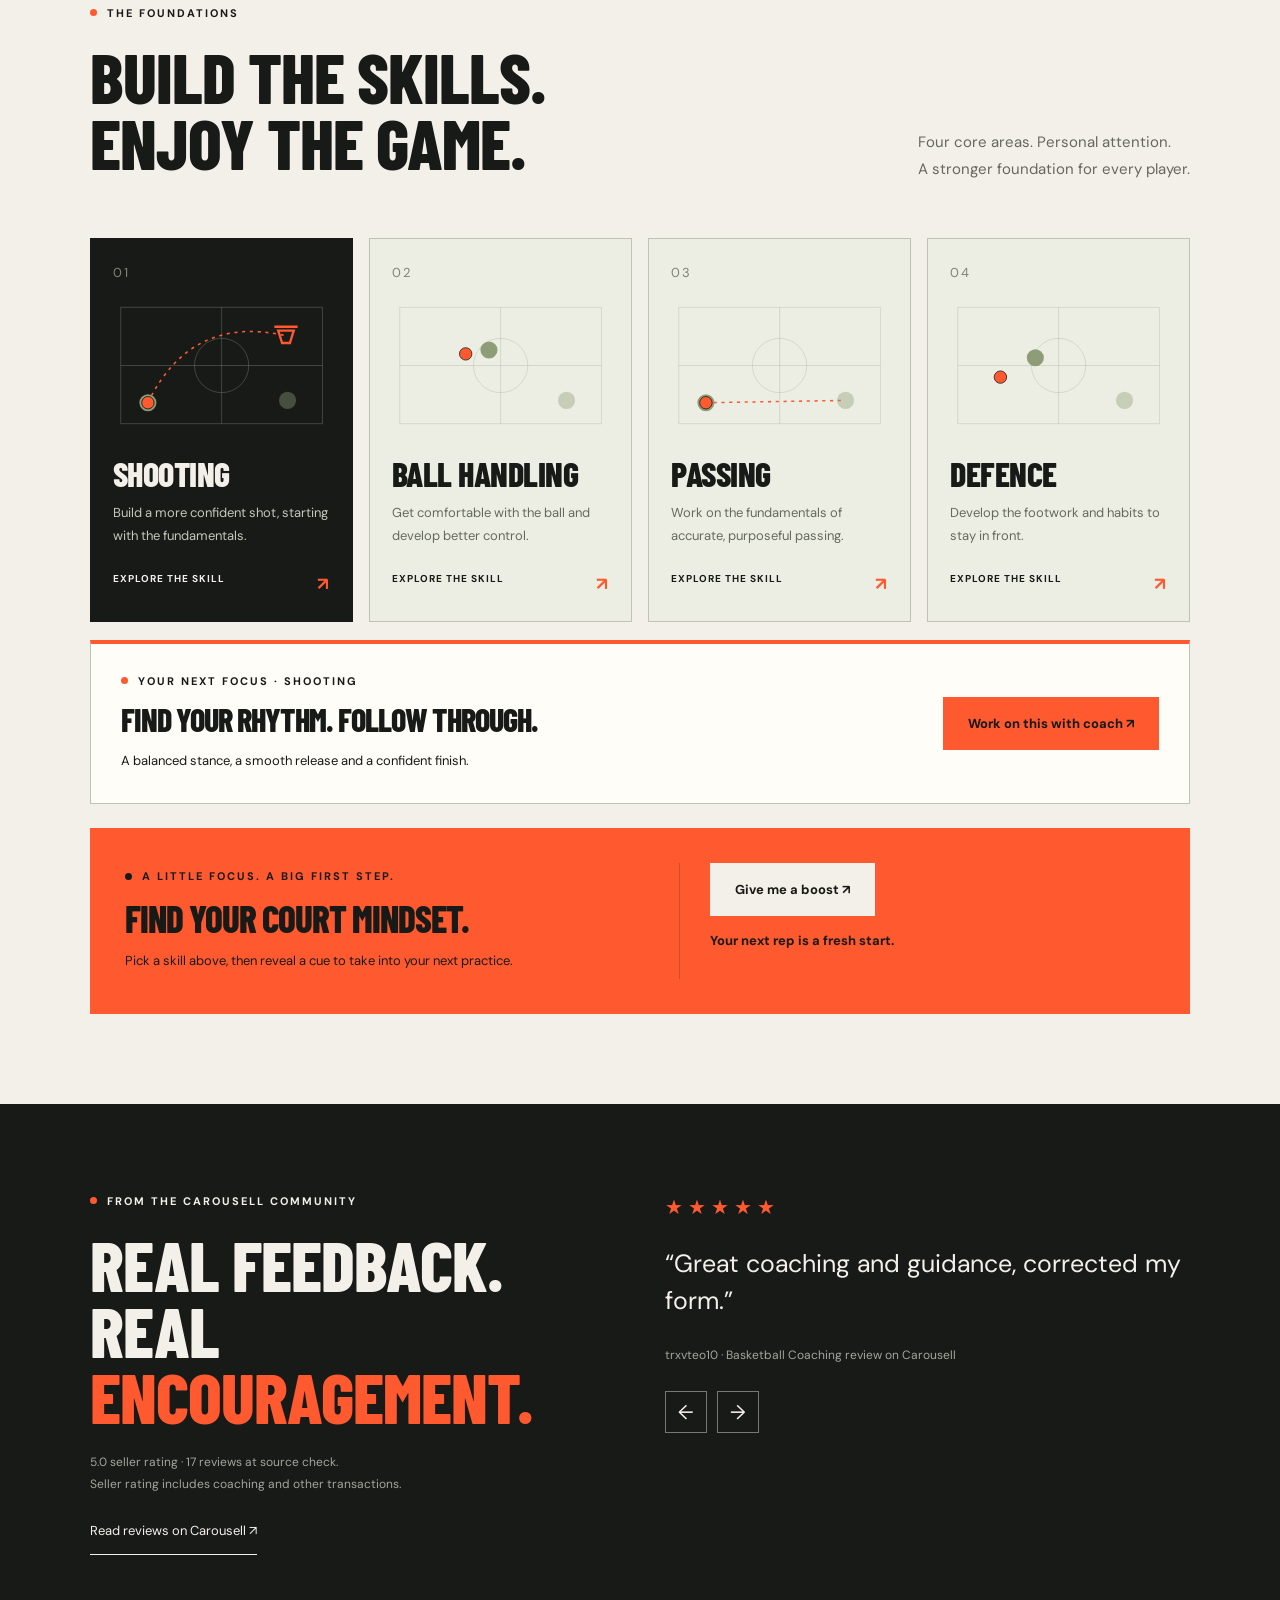
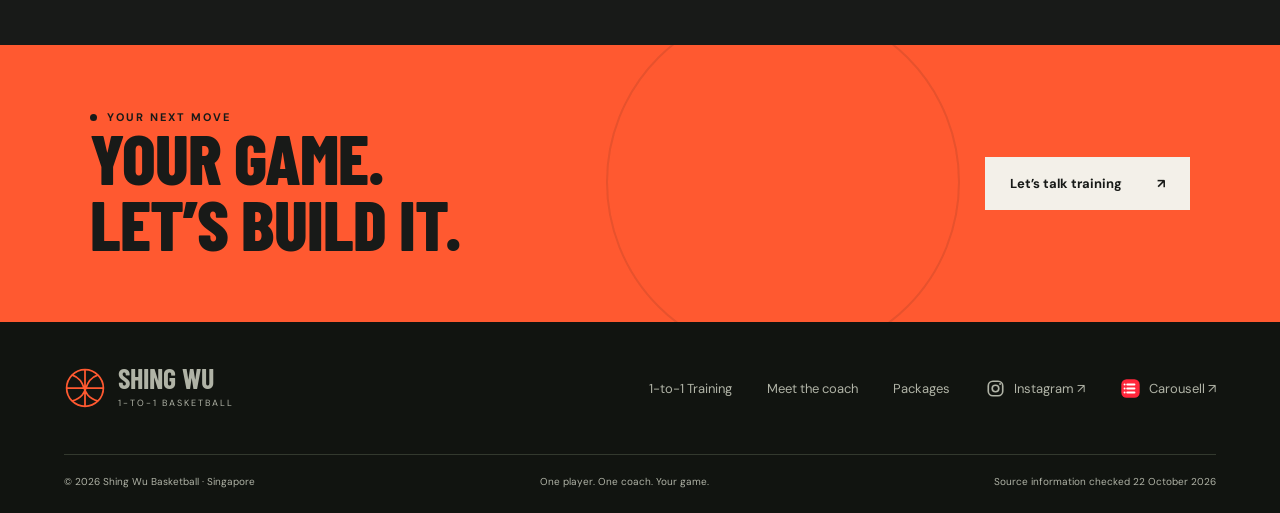
==== commit 457c5d63: "Update featured highlight video, social icons and coach portrait" ====
--- a/index.html
+++ b/index.html
@@ -1 +1 @@
-<!doctype html><html lang="en-SG"><head><meta charset="UTF-8"><meta name="viewport" content="width=device-width, initial-scale=1"><meta name="theme-color" content="#181a18"><meta name="description" content="Personalised 1-to-1 basketball coaching with Shing Wu in Singapore. All ages and skill levels welcome. Explore training and enquire directly."><title>Personal Basketball Coaching | Shing Wu Basketball</title><link rel="stylesheet" href="styles.css?v=20261022-2"><script src="app.js?v=20261022-2" defer></script></head><body data-page="home"><a href="#main" style="position:absolute;left:-9999px" onfocus="this.style.left='10px'" onblur="this.style.left='-9999px'">Skip to content</a><div id="app"></div></body></html>+<!doctype html><html lang="en-SG"><head><meta charset="UTF-8"><meta name="viewport" content="width=device-width, initial-scale=1"><meta name="theme-color" content="#181a18"><meta name="description" content="Personalised 1-to-1 basketball coaching with Shing Wu in Singapore. All ages and skill levels welcome. Explore training and enquire directly."><title>Personal Basketball Coaching | Shing Wu Basketball</title><link rel="stylesheet" href="styles.css?v=20261022-4"><script src="app.js?v=20261022-4" defer></script></head><body data-page="home"><a href="#main" style="position:absolute;left:-9999px" onfocus="this.style.left='10px'" onblur="this.style.left='-9999px'">Skip to content</a><div id="app"></div></body></html>
--- a/styles.css
+++ b/styles.css
@@ -7,3 +7,8 @@
 @media(max-width:800px){.hero-layout{grid-template-columns:1fr}.hero-video{transform:none;margin:15px 0 30px;width:100%;max-width:520px;justify-self:center}.reel-wrap{height:500px}.hero h1{font-size:clamp(65px,12vw,105px)}.package-grid,.rates,.challenge{grid-template-columns:1fr}.rates{gap:14px;margin-bottom:60px}.challenge>div:last-child{border-left:0;border-top:1px solid #181a1833;padding:25px 0 0}.skill{min-height:340px;padding:20px 15px}.skill-title{font-size:28px}.court-demo{height:110px}.skill-detail{padding:25px 20px}.package-card .btn{font-size:13px}.duration-tabs{display:flex}.duration-tabs button{flex:1;padding:14px 10px;font-size:12px}.poster-photo{min-height:600px}}
 @media(prefers-reduced-motion:reduce){.moving-ball{offset-distance:65%}.defence .p1{transform:none}.hero-copy .accent:after{transform:skewX(-25deg)}}
 .highlight-cover{height:515px;position:relative;display:block;overflow:hidden;background:#080a08}.highlight-cover>img{position:absolute;width:200%;height:auto;max-width:none;right:-9%;top:-29%;filter:grayscale(1);opacity:.7;transition:transform .7s}.cover-shade{position:absolute;inset:0;background:linear-gradient(0deg,#121711 0%,#12171133 65%,#12171111)}.play-ring{position:absolute;top:30%;left:50%;transform:translate(-50%,-50%);height:84px;width:84px;border:1px solid var(--lime);color:var(--lime);border-radius:50%;display:grid;place-items:center;padding-left:5px;font-size:24px;box-shadow:0 0 0 12px #d9ff6710;transition:background .25s,box-shadow .25s}.highlight-cover:hover .play-ring{background:var(--orange);color:var(--ink);box-shadow:0 0 0 22px #d9ff6710}.highlight-cover:hover>img{transform:scale(1.04)}.cover-title{position:absolute;left:30px;right:20px;bottom:30px;font:800 60px/.95 'Barlow Condensed',Impact,sans-serif;color:#f3f0e9}.cover-title small{display:block;font:10px 'DM Sans',sans-serif;letter-spacing:2px;margin-bottom:15px;color:var(--lime)}.cover-title em{display:block;font:600 13px 'DM Sans',sans-serif;margin-top:20px;color:var(--lime)}.load-reel{background:transparent;border:0;color:var(--lime);font-size:10px;text-decoration:underline;padding:0}.reel-preview iframe{width:100%;height:570px;border:0;background:#fff}.reel-preview .highlight-link{color:var(--lime)}@media(max-width:800px){.highlight-cover{height:480px}.highlight-cover>img{top:-31%}.cover-title{font-size:54px}}
+.highlight-cover>img{width:330%;right:-20%;top:-155%;height:auto}.highlight-cover{isolation:isolate}@media(max-width:800px){.highlight-cover>img{width:330%;right:-20%;top:-155%}}
+
+.social-icon{width:28px;height:28px;vertical-align:middle;flex-shrink:0}.social-badge{display:grid;place-items:center;width:52px;height:52px;border-radius:15px}.social-badge .social-icon{width:42px;height:42px}.instagram-badge{color:white!important;background:linear-gradient(140deg,#7044df,#e23385 55%,#ffae43)}.footer-links a{display:inline-flex;align-items:center;gap:8px}.footer-links .social-icon{width:21px;height:21px}.social-contact:hover .social-badge{transform:rotate(-6deg) scale(1.06)}.social-badge{transition:transform .25s ease}
+
+.coach-photo.portrait-photo{aspect-ratio:816/1256;max-height:760px;background:#ddd}.coach-photo.portrait-photo img{width:100%;height:100%;object-fit:cover;object-position:center}
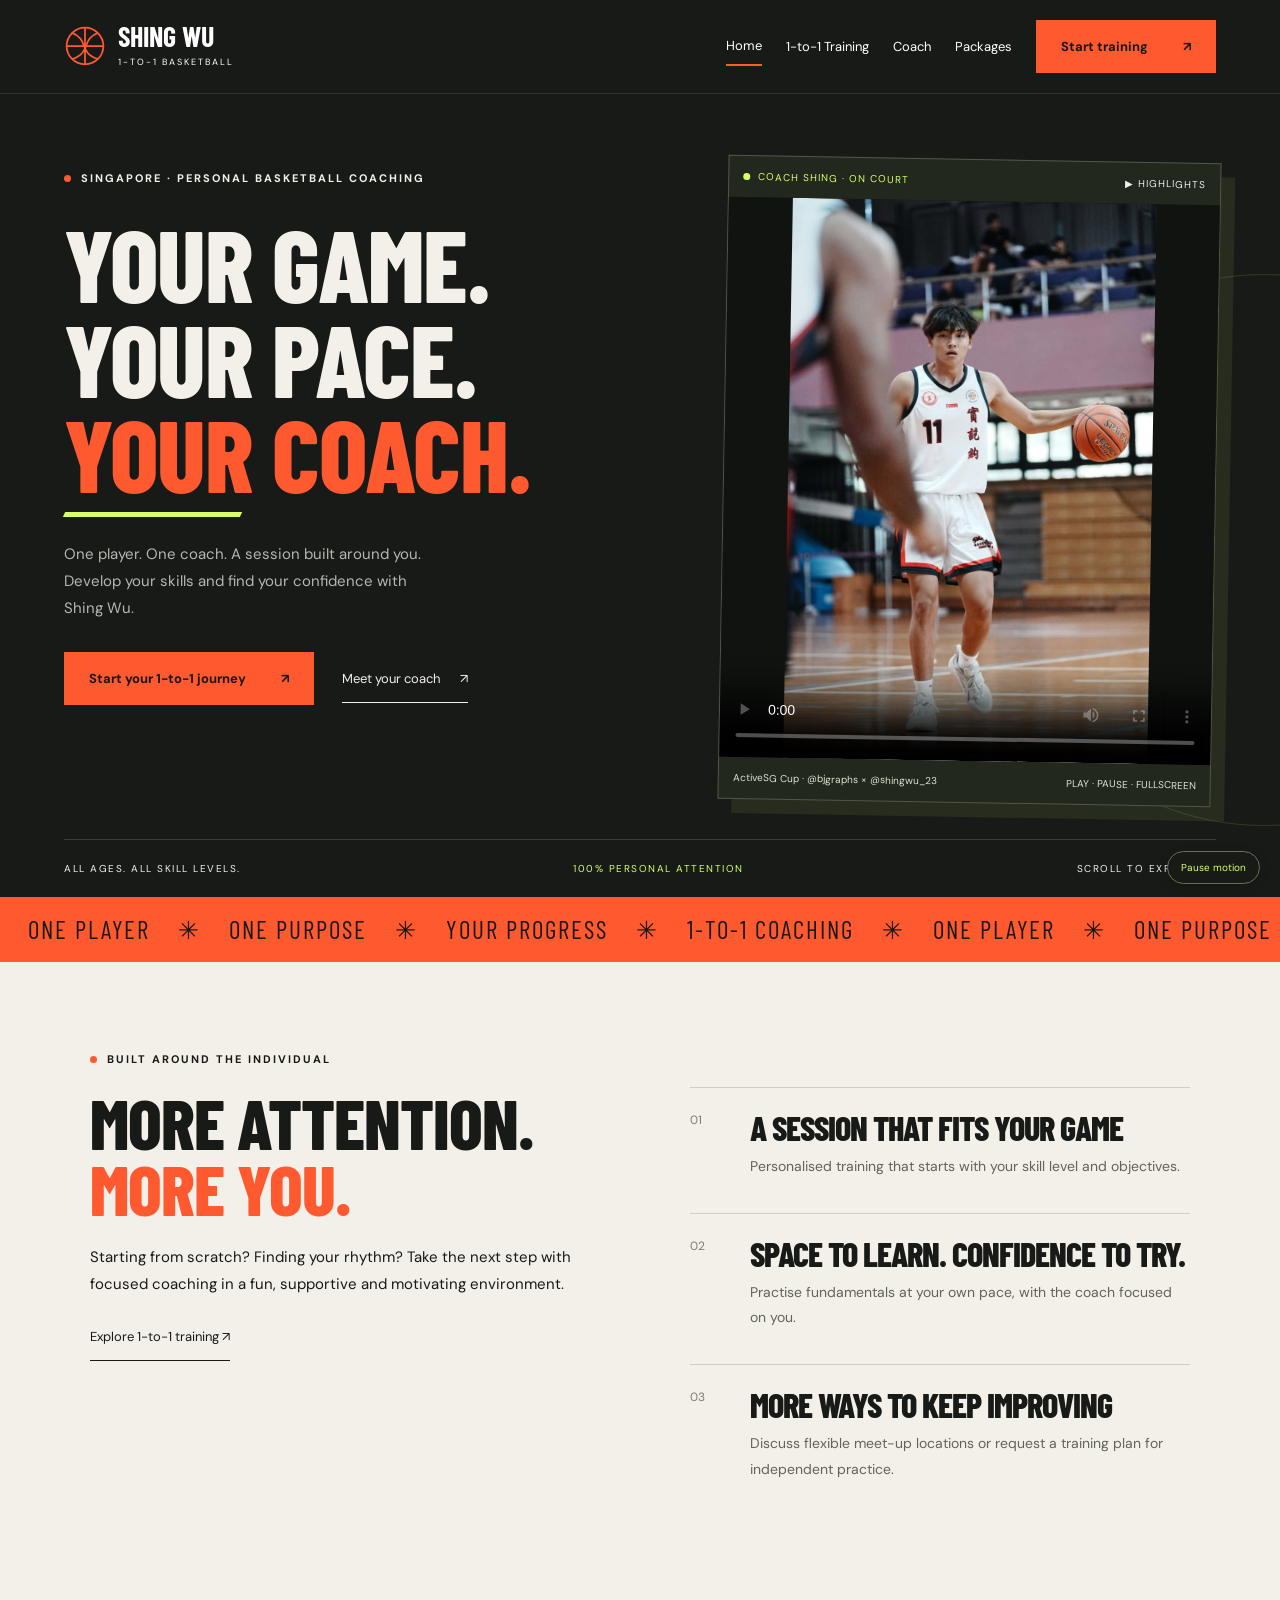
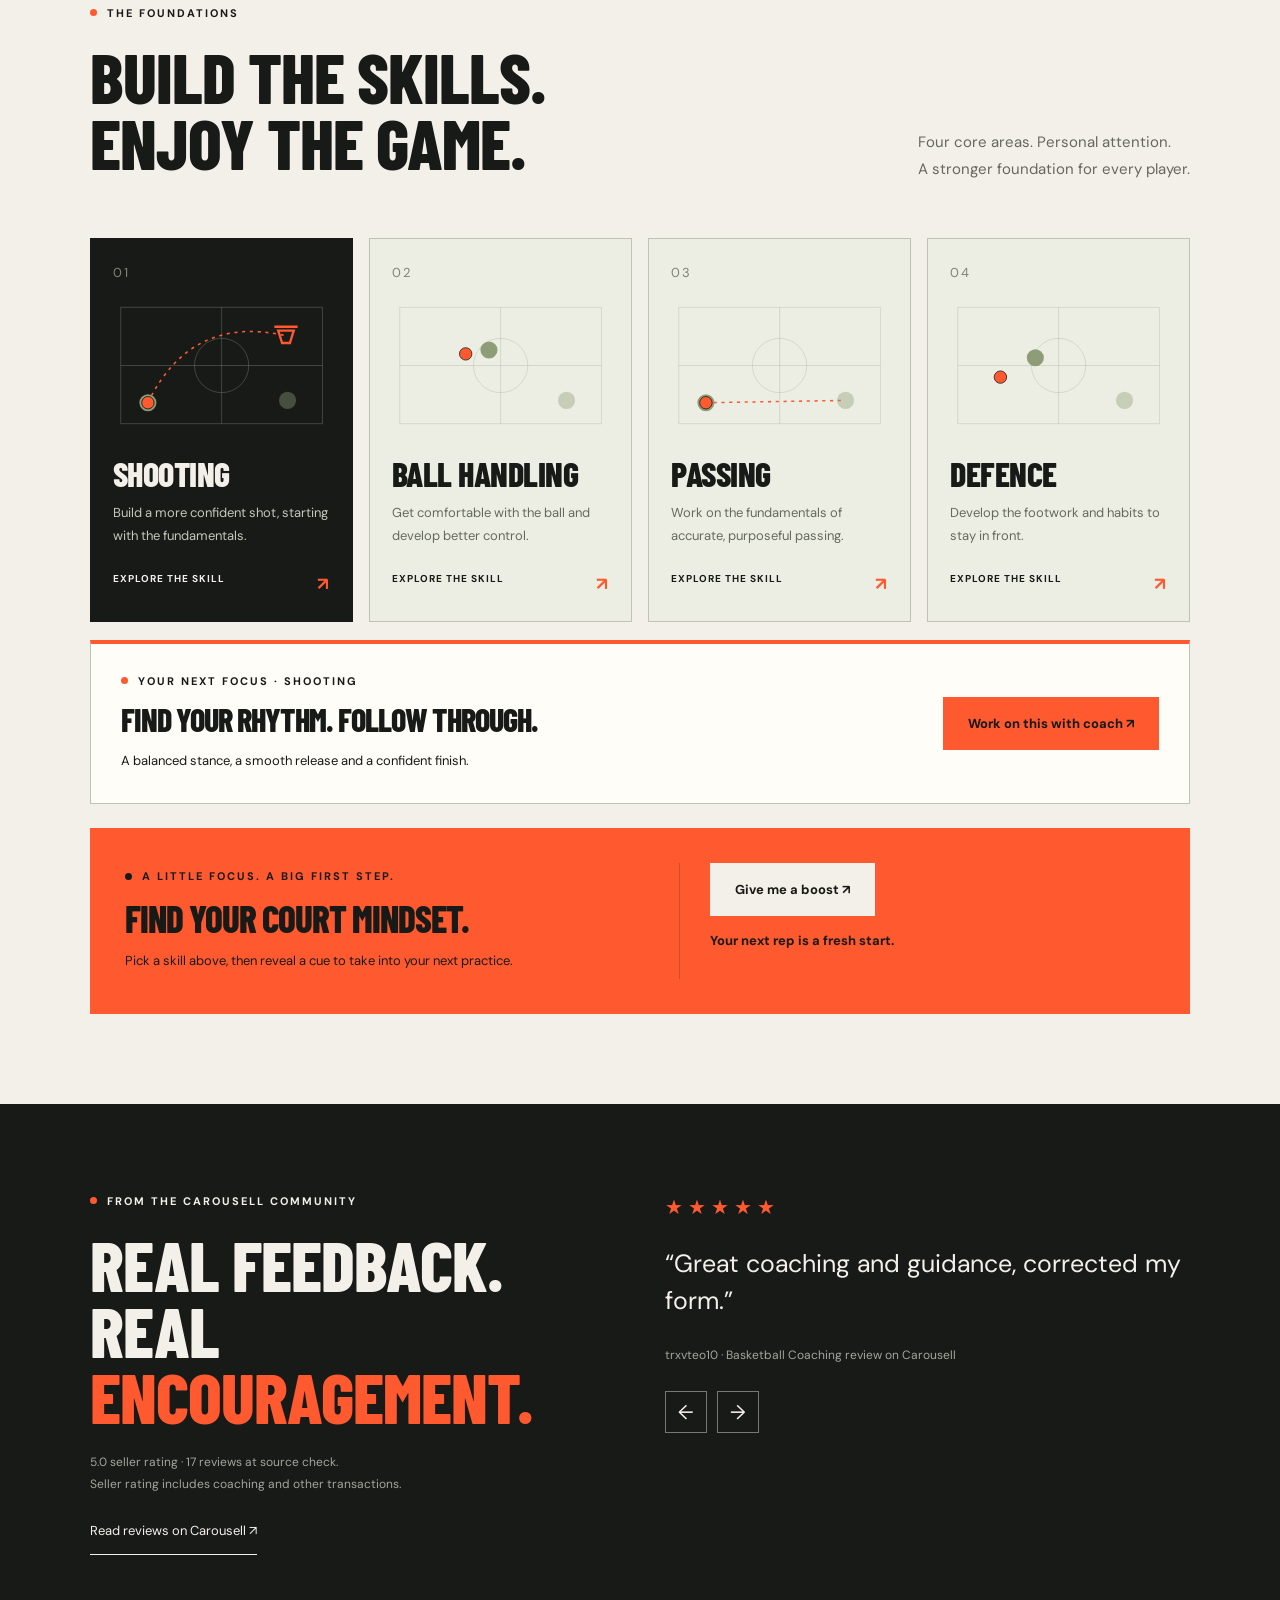
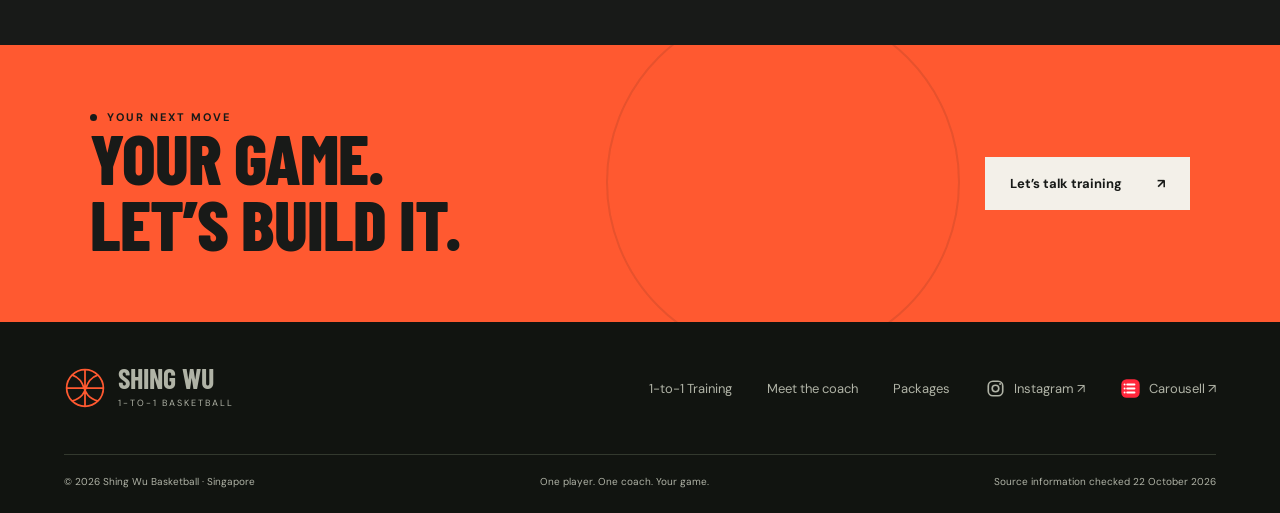
==== commit bce8d78a: "Play highlights directly on site and show original colour photos" ====
--- a/index.html
+++ b/index.html
@@ -1 +1 @@
-<!doctype html><html lang="en-SG"><head><meta charset="UTF-8"><meta name="viewport" content="width=device-width, initial-scale=1"><meta name="theme-color" content="#181a18"><meta name="description" content="Personalised 1-to-1 basketball coaching with Shing Wu in Singapore. All ages and skill levels welcome. Explore training and enquire directly."><title>Personal Basketball Coaching | Shing Wu Basketball</title><link rel="stylesheet" href="styles.css?v=20261022-4"><script src="app.js?v=20261022-4" defer></script></head><body data-page="home"><a href="#main" style="position:absolute;left:-9999px" onfocus="this.style.left='10px'" onblur="this.style.left='-9999px'">Skip to content</a><div id="app"></div></body></html>+<!doctype html><html lang="en-SG"><head><meta charset="UTF-8"><meta name="viewport" content="width=device-width, initial-scale=1"><meta name="theme-color" content="#181a18"><meta name="description" content="Personalised 1-to-1 basketball coaching with Shing Wu in Singapore. All ages and skill levels welcome. Explore training and enquire directly."><title>Personal Basketball Coaching | Shing Wu Basketball</title><link rel="stylesheet" href="styles.css?v=20261022-5"><script src="app.js?v=20261022-5" defer></script></head><body data-page="home"><a href="#main" style="position:absolute;left:-9999px" onfocus="this.style.left='10px'" onblur="this.style.left='-9999px'">Skip to content</a><div id="app"></div></body></html>
--- a/styles.css
+++ b/styles.css
@@ -1,14 +1,18 @@
 @import url('https://fonts.googleapis.com/css2?family=Barlow+Condensed:wght@600;700;800;900&family=DM+Sans:wght@400;500;600;700&display=swap');
-:root{--orange:#ff5930;--cream:#f3f0e9;--ink:#181a18;--muted:#a4a69e}*{box-sizing:border-box}html{scroll-behavior:smooth}body{margin:0;background:var(--cream);color:var(--ink);font-family:'DM Sans',sans-serif}a{color:inherit;text-decoration:none}button,input,select,textarea{font:inherit}button,a,input,select,textarea{outline-offset:6px}button{cursor:pointer}header{height:94px;display:flex;align-items:center;justify-content:space-between;padding:0 5%;border-bottom:1px solid #333;background:var(--ink);color:white;position:relative;z-index:10}.brand{display:flex;align-items:center;gap:12px}.brand b{font-family:'Barlow Condensed',Impact,sans-serif;font-size:28px;line-height:.85}.brand small{display:block;font:9px 'DM Sans',sans-serif;letter-spacing:2px;margin-top:7px}.brand svg{width:42px;color:var(--orange)}nav{display:flex;align-items:center;gap:32px;font-size:13px}nav a:not(.btn){padding:10px 0}nav a[aria-current=page]{border-bottom:2px solid var(--orange)}.btn{background:var(--orange);color:#171917;display:inline-flex;justify-content:space-between;align-items:center;gap:35px;padding:18px 25px;font-weight:700;font-size:13px;transition:transform .2s,background .2s;border:0}.btn:hover{transform:translateY(-3px);background:#ff7858}.btn.light{background:var(--cream)}.textlink{display:inline-flex;gap:20px;align-items:center;font-size:13px;border-bottom:1px solid;padding:15px 0}.menu{display:none;background:transparent;border:1px solid #777;color:white;padding:10px}.eyebrow{text-transform:uppercase;font-size:11px;font-weight:700;letter-spacing:2px;display:flex;gap:10px;align-items:center}.eyebrow:before{content:'';height:7px;width:7px;background:var(--orange);border-radius:50%}h1,h2,h3,.display{font-family:'Barlow Condensed',Impact,sans-serif;text-transform:uppercase;margin:0;font-weight:800;line-height:.94;letter-spacing:-1px}h1{font-size:clamp(70px,8.7vw,140px)}h2{font-size:clamp(50px,5.5vw,82px)}h3{font-size:34px}p{line-height:1.8;font-size:15px}.hero{background:var(--ink);color:var(--cream);padding:65px 5% 0;position:relative;overflow:hidden}.hero-layout{display:grid;grid-template-columns:1.1fr 1fr;gap:30px;min-height:620px}.hero-copy{position:relative;z-index:2;padding-bottom:65px}.hero h1{margin:30px 0 24px}.accent{color:var(--orange)}.outline{-webkit-text-stroke:1px #b6b9b1;color:transparent}.hero-copy p{color:#b5b7b0;max-width:370px}.actions{display:flex;flex-wrap:wrap;align-items:center;gap:28px;margin-top:30px}.hero-art{position:relative;min-height:550px;background:linear-gradient(160deg,#42473e,#242922);overflow:hidden;align-self:stretch}.hero-art:after{content:'';position:absolute;inset:0;background:linear-gradient(0deg,#181a18 0%,transparent 50%)}.hero-art img{width:100%;height:100%;position:absolute;object-fit:cover;object-position:center;filter:grayscale(1);opacity:.8}.court{position:absolute;inset:35px;border:1px solid #a1a39655;transform:rotate(-14deg) scale(1.1);border-radius:4px}.court:before{content:'';position:absolute;width:70%;height:60%;border:1px solid #a1a39655;border-radius:50%;top:20%;left:15%}.hero-num{position:absolute;right:15px;bottom:-30px;font:300px 'Barlow Condensed',Impact,sans-serif;color:#ff593026;z-index:1}.art-label{position:absolute;bottom:60px;left:28px;right:28px;z-index:2;display:flex;justify-content:space-between;align-items:end}.art-label b{font:36px 'Barlow Condensed',Impact,sans-serif;max-width:140px;line-height:1}.art-label span{font-size:10px;letter-spacing:2px;writing-mode:vertical-rl}.hero-bottom{display:flex;justify-content:space-between;border-top:1px solid #ffffff25;padding:22px 0;font-size:10px;letter-spacing:1.5px}.ticker{background:var(--orange);overflow:hidden;padding:17px 0;white-space:nowrap;font:25px 'Barlow Condensed',Impact,sans-serif;letter-spacing:2px}.ticker div{display:inline-block;animation:marquee 28s linear infinite}.ticker span{padding:0 28px}.section{padding:90px 7%}.split{display:grid;grid-template-columns:1fr 1fr;gap:9%;align-items:start}.section h2{margin:23px 0}.section p{max-width:550px}.section-head{display:flex;justify-content:space-between;gap:30px;align-items:end;margin-bottom:40px}.section-head p{max-width:340px;color:#65685e}.features{margin-top:35px}.feature{display:grid;grid-template-columns:45px 1fr;gap:15px;padding:24px 0;border-top:1px solid #cccfc2}.feature>span{color:#7b7e72;font-size:12px}.feature p{margin:10px 0;color:#606459;font-size:14px}.dark{background:var(--ink);color:var(--cream)}.skill-grid{display:grid;grid-template-columns:repeat(4,1fr);gap:1px;background:#c4c7bb;border:1px solid #c4c7bb}.skill{background:var(--cream);padding:30px 25px;min-height:250px;transition:background .3s,transform .3s}.skill:hover{background:#e6e7db;transform:translateY(-5px)}.skill .icon{font-size:40px;display:block;color:var(--orange);margin-bottom:40px}.skill p{font-size:13px;color:#65685e}.reviews{display:grid;grid-template-columns:1fr 1fr;gap:50px}.stars{color:var(--orange);letter-spacing:5px;font-size:20px}.quote{font-size:25px;line-height:1.5;margin:25px 0}.review-note{color:#a3a69a;font-size:12px}.review-nav{display:flex;gap:10px;margin-top:25px}.round{border:1px solid #777;color:inherit;background:transparent;width:42px;height:42px;font-size:20px}.cta{background:var(--orange);padding:65px 7%;display:flex;align-items:center;justify-content:space-between;gap:40px}.cta h2{max-width:700px}.cta .eyebrow:before{background:var(--ink)}footer{background:#111410;color:#b0b3a6;padding:45px 5% 25px}.footer-top{display:flex;justify-content:space-between;gap:40px}.footer-links{display:flex;gap:35px;font-size:13px}.footer-bottom{margin-top:45px;border-top:1px solid #33392e;padding-top:20px;font-size:10px;display:flex;justify-content:space-between;gap:20px}.page-intro{background:var(--ink);color:var(--cream);padding:65px 7%}.page-intro h1{font-size:clamp(66px,8vw,110px);margin:25px 0}.page-intro p{max-width:570px;color:#b5b7b0}.tabs{display:flex;gap:10px;flex-wrap:wrap;margin:35px 0}.tab{padding:12px 22px;border:1px solid #bbbfb0;background:transparent}.tab.active{background:var(--ink);color:white}.focus-panel{background:#e4e5da;padding:35px;display:grid;grid-template-columns:1fr 1fr;gap:50px}.focus-panel h3{font-size:48px}.steps{display:grid;grid-template-columns:repeat(3,1fr);gap:45px;margin-top:40px}.step{border-top:1px solid #c4c7bb;padding-top:25px}.step span{font:60px 'Barlow Condensed',Impact,sans-serif;color:var(--orange);display:block;margin-bottom:20px}.coach-photo{min-height:480px;position:relative;background:#d7dacd}.coach-photo img{position:absolute;width:100%;height:100%;object-fit:cover;filter:grayscale(1)}.note{font-size:12px;color:#74796a;line-height:1.6}.video-shell{background:#252a21;padding:35px;max-width:550px}.video-shell iframe{border:0;width:100%;min-height:570px;background:white}.video-shell .textlink{color:var(--cream);margin-top:15px}details{border-bottom:1px solid #bfc3b5;padding:23px 0}summary{font-weight:600;cursor:pointer;line-height:1.5}details p{color:#626859}.booking{background:white;border:1px solid #ddd;padding:35px}.field{display:flex;flex-direction:column;gap:8px;margin-bottom:20px}label{font-size:12px;font-weight:700}input,select,textarea{border:1px solid #b7bcb0;border-radius:0;background:var(--cream);padding:14px;color:var(--ink);width:100%}textarea{resize:vertical}#draft{white-space:pre-wrap;background:var(--cream);padding:20px;line-height:1.7;font-size:13px}.hidden{display:none}.reveal{animation:rise .7s both}.page-progress{position:fixed;top:0;left:0;height:3px;background:var(--orange);z-index:100;width:0}.basketball{width:150px;height:150px;border:2px solid var(--orange);border-radius:50%;position:relative;margin:35px 0;overflow:hidden;transition:transform .7s}.basketball:hover{transform:rotate(70deg)}.basketball:before{content:'';position:absolute;left:50%;height:100%;border-left:2px solid var(--orange)}.basketball:after{content:'';position:absolute;top:50%;width:100%;border-top:2px solid var(--orange)}@keyframes rise{from{opacity:0;transform:translateY(20px)}to{opacity:1;transform:translateY(0)}}@keyframes marquee{to{transform:translateX(-50%)}}@media(max-width:800px){header{height:78px}.menu{display:block}nav{display:none;position:absolute;top:78px;left:0;right:0;background:var(--ink);padding:25px;flex-direction:column;align-items:stretch}nav.open{display:flex}.hero{padding-top:40px}.hero-layout{grid-template-columns:1fr}.hero-copy{padding-bottom:15px}.hero-art{min-height:380px}.hero-num{font-size:240px}.hero-bottom{font-size:8px;gap:15px}.split,.reviews,.focus-panel{grid-template-columns:1fr;gap:35px}.section{padding:60px 6%}.section-head{display:block}.skill-grid{grid-template-columns:1fr 1fr}.skill{padding:25px 18px}.steps{grid-template-columns:1fr}.cta{display:block}.cta .btn{margin-top:25px}.footer-top{flex-direction:column}.footer-links{flex-wrap:wrap;gap:20px}.footer-bottom{flex-direction:column}.video-shell{padding:15px}.page-intro{padding:45px 6%}}@media(prefers-reduced-motion:reduce){*,*:before,*:after{animation:none!important;transition:none!important;scroll-behavior:auto!important}}
+:root{--orange:#ff5930;--cream:#f3f0e9;--ink:#181a18;--muted:#a4a69e}*{box-sizing:border-box}html{scroll-behavior:smooth}body{margin:0;background:var(--cream);color:var(--ink);font-family:'DM Sans',sans-serif}a{color:inherit;text-decoration:none}button,input,select,textarea{font:inherit}button,a,input,select,textarea{outline-offset:6px}button{cursor:pointer}header{height:94px;display:flex;align-items:center;justify-content:space-between;padding:0 5%;border-bottom:1px solid #333;background:var(--ink);color:white;position:relative;z-index:10}.brand{display:flex;align-items:center;gap:12px}.brand b{font-family:'Barlow Condensed',Impact,sans-serif;font-size:28px;line-height:.85}.brand small{display:block;font:9px 'DM Sans',sans-serif;letter-spacing:2px;margin-top:7px}.brand svg{width:42px;color:var(--orange)}nav{display:flex;align-items:center;gap:32px;font-size:13px}nav a:not(.btn){padding:10px 0}nav a[aria-current=page]{border-bottom:2px solid var(--orange)}.btn{background:var(--orange);color:#171917;display:inline-flex;justify-content:space-between;align-items:center;gap:35px;padding:18px 25px;font-weight:700;font-size:13px;transition:transform .2s,background .2s;border:0}.btn:hover{transform:translateY(-3px);background:#ff7858}.btn.light{background:var(--cream)}.textlink{display:inline-flex;gap:20px;align-items:center;font-size:13px;border-bottom:1px solid;padding:15px 0}.menu{display:none;background:transparent;border:1px solid #777;color:white;padding:10px}.eyebrow{text-transform:uppercase;font-size:11px;font-weight:700;letter-spacing:2px;display:flex;gap:10px;align-items:center}.eyebrow:before{content:'';height:7px;width:7px;background:var(--orange);border-radius:50%}h1,h2,h3,.display{font-family:'Barlow Condensed',Impact,sans-serif;text-transform:uppercase;margin:0;font-weight:800;line-height:.94;letter-spacing:-1px}h1{font-size:clamp(70px,8.7vw,140px)}h2{font-size:clamp(50px,5.5vw,82px)}h3{font-size:34px}p{line-height:1.8;font-size:15px}.hero{background:var(--ink);color:var(--cream);padding:65px 5% 0;position:relative;overflow:hidden}.hero-layout{display:grid;grid-template-columns:1.1fr 1fr;gap:30px;min-height:620px}.hero-copy{position:relative;z-index:2;padding-bottom:65px}.hero h1{margin:30px 0 24px}.accent{color:var(--orange)}.outline{-webkit-text-stroke:1px #b6b9b1;color:transparent}.hero-copy p{color:#b5b7b0;max-width:370px}.actions{display:flex;flex-wrap:wrap;align-items:center;gap:28px;margin-top:30px}.hero-art{position:relative;min-height:550px;background:linear-gradient(160deg,#42473e,#242922);overflow:hidden;align-self:stretch}.hero-art:after{content:'';position:absolute;inset:0;background:linear-gradient(0deg,#181a18 0%,transparent 50%)}.hero-art img{width:100%;height:100%;position:absolute;object-fit:cover;object-position:center;filter:none;opacity:.8}.court{position:absolute;inset:35px;border:1px solid #a1a39655;transform:rotate(-14deg) scale(1.1);border-radius:4px}.court:before{content:'';position:absolute;width:70%;height:60%;border:1px solid #a1a39655;border-radius:50%;top:20%;left:15%}.hero-num{position:absolute;right:15px;bottom:-30px;font:300px 'Barlow Condensed',Impact,sans-serif;color:#ff593026;z-index:1}.art-label{position:absolute;bottom:60px;left:28px;right:28px;z-index:2;display:flex;justify-content:space-between;align-items:end}.art-label b{font:36px 'Barlow Condensed',Impact,sans-serif;max-width:140px;line-height:1}.art-label span{font-size:10px;letter-spacing:2px;writing-mode:vertical-rl}.hero-bottom{display:flex;justify-content:space-between;border-top:1px solid #ffffff25;padding:22px 0;font-size:10px;letter-spacing:1.5px}.ticker{background:var(--orange);overflow:hidden;padding:17px 0;white-space:nowrap;font:25px 'Barlow Condensed',Impact,sans-serif;letter-spacing:2px}.ticker div{display:inline-block;animation:marquee 28s linear infinite}.ticker span{padding:0 28px}.section{padding:90px 7%}.split{display:grid;grid-template-columns:1fr 1fr;gap:9%;align-items:start}.section h2{margin:23px 0}.section p{max-width:550px}.section-head{display:flex;justify-content:space-between;gap:30px;align-items:end;margin-bottom:40px}.section-head p{max-width:340px;color:#65685e}.features{margin-top:35px}.feature{display:grid;grid-template-columns:45px 1fr;gap:15px;padding:24px 0;border-top:1px solid #cccfc2}.feature>span{color:#7b7e72;font-size:12px}.feature p{margin:10px 0;color:#606459;font-size:14px}.dark{background:var(--ink);color:var(--cream)}.skill-grid{display:grid;grid-template-columns:repeat(4,1fr);gap:1px;background:#c4c7bb;border:1px solid #c4c7bb}.skill{background:var(--cream);padding:30px 25px;min-height:250px;transition:background .3s,transform .3s}.skill:hover{background:#e6e7db;transform:translateY(-5px)}.skill .icon{font-size:40px;display:block;color:var(--orange);margin-bottom:40px}.skill p{font-size:13px;color:#65685e}.reviews{display:grid;grid-template-columns:1fr 1fr;gap:50px}.stars{color:var(--orange);letter-spacing:5px;font-size:20px}.quote{font-size:25px;line-height:1.5;margin:25px 0}.review-note{color:#a3a69a;font-size:12px}.review-nav{display:flex;gap:10px;margin-top:25px}.round{border:1px solid #777;color:inherit;background:transparent;width:42px;height:42px;font-size:20px}.cta{background:var(--orange);padding:65px 7%;display:flex;align-items:center;justify-content:space-between;gap:40px}.cta h2{max-width:700px}.cta .eyebrow:before{background:var(--ink)}footer{background:#111410;color:#b0b3a6;padding:45px 5% 25px}.footer-top{display:flex;justify-content:space-between;gap:40px}.footer-links{display:flex;gap:35px;font-size:13px}.footer-bottom{margin-top:45px;border-top:1px solid #33392e;padding-top:20px;font-size:10px;display:flex;justify-content:space-between;gap:20px}.page-intro{background:var(--ink);color:var(--cream);padding:65px 7%}.page-intro h1{font-size:clamp(66px,8vw,110px);margin:25px 0}.page-intro p{max-width:570px;color:#b5b7b0}.tabs{display:flex;gap:10px;flex-wrap:wrap;margin:35px 0}.tab{padding:12px 22px;border:1px solid #bbbfb0;background:transparent}.tab.active{background:var(--ink);color:white}.focus-panel{background:#e4e5da;padding:35px;display:grid;grid-template-columns:1fr 1fr;gap:50px}.focus-panel h3{font-size:48px}.steps{display:grid;grid-template-columns:repeat(3,1fr);gap:45px;margin-top:40px}.step{border-top:1px solid #c4c7bb;padding-top:25px}.step span{font:60px 'Barlow Condensed',Impact,sans-serif;color:var(--orange);display:block;margin-bottom:20px}.coach-photo{min-height:480px;position:relative;background:#d7dacd}.coach-photo img{position:absolute;width:100%;height:100%;object-fit:cover;filter:none}.note{font-size:12px;color:#74796a;line-height:1.6}.video-shell{background:#252a21;padding:35px;max-width:550px}.video-shell iframe{border:0;width:100%;min-height:570px;background:white}.video-shell .textlink{color:var(--cream);margin-top:15px}details{border-bottom:1px solid #bfc3b5;padding:23px 0}summary{font-weight:600;cursor:pointer;line-height:1.5}details p{color:#626859}.booking{background:white;border:1px solid #ddd;padding:35px}.field{display:flex;flex-direction:column;gap:8px;margin-bottom:20px}label{font-size:12px;font-weight:700}input,select,textarea{border:1px solid #b7bcb0;border-radius:0;background:var(--cream);padding:14px;color:var(--ink);width:100%}textarea{resize:vertical}#draft{white-space:pre-wrap;background:var(--cream);padding:20px;line-height:1.7;font-size:13px}.hidden{display:none}.reveal{animation:rise .7s both}.page-progress{position:fixed;top:0;left:0;height:3px;background:var(--orange);z-index:100;width:0}.basketball{width:150px;height:150px;border:2px solid var(--orange);border-radius:50%;position:relative;margin:35px 0;overflow:hidden;transition:transform .7s}.basketball:hover{transform:rotate(70deg)}.basketball:before{content:'';position:absolute;left:50%;height:100%;border-left:2px solid var(--orange)}.basketball:after{content:'';position:absolute;top:50%;width:100%;border-top:2px solid var(--orange)}@keyframes rise{from{opacity:0;transform:translateY(20px)}to{opacity:1;transform:translateY(0)}}@keyframes marquee{to{transform:translateX(-50%)}}@media(max-width:800px){header{height:78px}.menu{display:block}nav{display:none;position:absolute;top:78px;left:0;right:0;background:var(--ink);padding:25px;flex-direction:column;align-items:stretch}nav.open{display:flex}.hero{padding-top:40px}.hero-layout{grid-template-columns:1fr}.hero-copy{padding-bottom:15px}.hero-art{min-height:380px}.hero-num{font-size:240px}.hero-bottom{font-size:8px;gap:15px}.split,.reviews,.focus-panel{grid-template-columns:1fr;gap:35px}.section{padding:60px 6%}.section-head{display:block}.skill-grid{grid-template-columns:1fr 1fr}.skill{padding:25px 18px}.steps{grid-template-columns:1fr}.cta{display:block}.cta .btn{margin-top:25px}.footer-top{flex-direction:column}.footer-links{flex-wrap:wrap;gap:20px}.footer-bottom{flex-direction:column}.video-shell{padding:15px}.page-intro{padding:45px 6%}}@media(prefers-reduced-motion:reduce){*,*:before,*:after{animation:none!important;transition:none!important;scroll-behavior:auto!important}}
 /* Court energy: purposeful motion and interactive practice cues. */
 :root{--lime:#d9ff67}nav{gap:24px}.hero-layout{grid-template-columns:1.1fr .92fr;gap:6%;min-height:680px}.hero-copy{padding-top:12px}.hero h1{font-size:clamp(64px,7.9vw,122px)}.hero-video{position:relative;z-index:1;background:#22281e;border:1px solid #505747;align-self:start;box-shadow:14px 14px 0 #d9ff6714;transform:rotate(1deg)}.video-topline{display:flex;align-items:center;gap:8px;color:var(--lime);font-size:10px;letter-spacing:1px;padding:14px}.video-topline>span:last-child{margin-left:auto;color:#eee}.live-dot{width:7px;height:7px;background:var(--lime);border-radius:50%;animation:live 2s ease-in-out infinite}.reel-wrap{height:515px;overflow:auto;background:#fff}.reel-wrap iframe{width:100%;height:620px;border:0}.video-credit{display:flex;justify-content:space-between;gap:14px;padding:14px;font-size:10px;color:#dde4d1}.video-credit a{text-decoration:underline}.highlight-link{display:block;border-top:1px solid #4b5343;padding:14px;font-size:11px;color:var(--lime)}.hero:before{content:'';position:absolute;width:550px;height:550px;border:1px solid #d9ff6722;border-radius:50%;right:-260px;top:180px}.hero-copy .accent{display:inline-block;position:relative}.hero-copy .accent:after{content:'';display:block;height:5px;background:var(--lime);width:38%;margin-top:12px;transform:skewX(-25deg);transform-origin:left;animation:underline 1s ease-out both}.hero-bottom span:nth-child(2){color:var(--lime)}.ticker{display:flex;align-items:center}.section-head h2{max-width:800px}.skill-grid{border:0;gap:16px;background:transparent}.skill{display:flex;flex-direction:column;align-items:stretch;text-align:left;border:1px solid #bfc4b2;background:#eceee3;color:var(--ink);position:relative;overflow:hidden;padding:25px 22px;min-height:355px}.skill[aria-pressed=true]{background:var(--ink);border-color:var(--ink);color:var(--cream)}.skill[aria-pressed=true] .skill-desc{color:#c2c9b8}.skill-number{font:13px 'DM Sans',sans-serif;color:#7e8574;letter-spacing:2px}.skill-title{font:800 34px/.95 'Barlow Condensed',Impact,sans-serif;text-transform:uppercase;margin:20px 0 12px;letter-spacing:-.5px}.skill-desc{font-size:13px;line-height:1.7;color:#656b5b}.skill-explore{font-size:10px;letter-spacing:1px;text-transform:uppercase;font-weight:700;padding-top:25px;margin-top:auto;display:flex;justify-content:space-between}.skill-explore>span{color:var(--orange);font-size:18px}.court-demo{width:100%;height:145px;overflow:visible;margin-top:12px}.court-line{fill:none;stroke:#9ca68c66;stroke-width:1}.route{fill:none;stroke:var(--orange);stroke-width:2;stroke-dasharray:4 6}.rim{fill:none;stroke:var(--orange);stroke-width:3}.player{fill:#8e9d77}.p2{opacity:.4}.moving-ball{fill:var(--orange);stroke:#181a18;stroke-width:1;offset-path:path('M45 133 Q100 20 220 46');animation:shot 2.8s ease-in-out infinite}.handling .moving-ball{offset-path:path('M95 70 Q95 170 125 70 Q125 170 155 70');animation:shot 2s linear infinite}.handling .p1{cx:125;cy:65}.handling .route,.handling .rim{opacity:0}.passing .moving-ball{offset-path:path('M45 133 L225 130');animation:passball 2.4s ease-in-out infinite}.passing .route{d:path('M45 133 L225 130')}.passing .rim{opacity:0}.defence .moving-ball{offset-path:path('M65 100 L210 100');animation:passball 2.4s ease-in-out infinite}.defence .p1{cx:110;cy:75;animation:slide 2.4s ease-in-out infinite}.defence .route,.defence .rim{opacity:0}.skill-detail{display:flex;align-items:center;justify-content:space-between;gap:30px;padding:30px;border:1px solid #bfc4b2;border-top:4px solid var(--orange);margin-top:18px;background:#fffdf7}.skill-detail h3{font-size:32px;margin-top:15px;line-height:1.05}.skill-detail p{font-size:13px;margin-bottom:0}.skill-detail .btn{flex-shrink:0}.challenge{margin-top:24px;background:var(--orange);padding:35px;display:grid;grid-template-columns:1.1fr 1fr;gap:30px;align-items:center}.challenge .eyebrow:before{background:var(--ink)}.challenge h3{font-size:37px;margin:18px 0 10px}.challenge p{font-size:13px;margin-bottom:0}.challenge>div:last-child{border-left:1px solid #181a1833;padding-left:30px}.motivation-cue{font-weight:700;min-height:50px}.skill-pop{animation:cardpop .45s ease}.cue-pop{animation:rise .4s ease}.motion-toggle{position:fixed;right:20px;bottom:16px;z-index:50;background:#181a18;color:#d9ff67;border:1px solid #667354;padding:9px 13px;font-size:10px;border-radius:30px;box-shadow:0 3px 12px #0002}.motion-paused *,.motion-paused *:before,.motion-paused *:after{animation-play-state:paused!important}.motion-paused .reveal{animation:none!important}.rates{display:grid;grid-template-columns:1fr 1fr;gap:20px;margin-bottom:80px}.rates article{border-top:3px solid var(--orange);padding:28px;background:#e5e9da}.rates p{margin:22px 0 0}.rates b{font:800 76px/.95 'Barlow Condensed',Impact,sans-serif}.rates p>span{font-size:13px}.duration-tabs{display:inline-flex;gap:6px;padding:6px;background:#dde2d1;margin-bottom:30px}.duration-tabs button{padding:14px 24px;border:0;background:transparent;font-weight:700;font-size:13px}.duration-tabs button.active{background:var(--ink);color:var(--lime)}.package-grid{display:grid;grid-template-columns:repeat(3,1fr);gap:20px}.package-card{border:1px solid #b7c0a6;padding:32px 25px;background:#fffdf7;transition:transform .25s,box-shadow .25s}.package-card:hover{transform:translateY(-6px);box-shadow:8px 8px 0 #d9ff67}.package-index{font-size:9px;letter-spacing:2px;color:#6c765e}.package-card h3{margin:28px 0 0;font-size:44px}.package-price{font:800 80px/1 'Barlow Condensed',Impact,sans-serif;margin:20px 0;color:var(--orange)}.package-card p{font-size:12px}.package-math{border-top:1px solid #bdc6ac;border-bottom:1px solid #bdc6ac;padding:16px 0;font-weight:700;font-size:13px}.package-card .btn{width:100%;gap:10px;font-size:11px;margin-top:22px;padding:18px}.package-note{max-width:900px!important;margin-top:30px}.credentials{padding-left:20px;line-height:2;font-size:14px}.credentials li::marker{color:var(--orange)}.poster-photo{background:#0a0a0a;min-height:650px}.poster-photo img{object-fit:contain;filter:none}.dark .note{color:#aab69b}.reveal{animation-duration:.55s}.btn:hover span{transform:translate(3px,-3px)}.btn span{transition:transform .25s}.ticker:hover div{animation-play-state:paused}.feature{transition:padding .25s}.feature:hover{padding-left:10px}.cta{position:relative;overflow:hidden}.cta:after{content:'';position:absolute;width:350px;height:350px;border:2px solid #181a181a;border-radius:50%;right:25%;top:-40px;pointer-events:none}.cta>*{position:relative;z-index:1}
 @keyframes shot{0%,12%{offset-distance:0%;transform:scale(1)}70%{offset-distance:100%;transform:scale(.75)}85%,100%{offset-distance:100%;transform:scale(.75)}}@keyframes passball{0%,15%{offset-distance:0%}50%,65%{offset-distance:100%}100%{offset-distance:0%}}@keyframes slide{0%,100%{transform:translateX(-50px)}50%{transform:translateX(50px)}}@keyframes live{50%{box-shadow:0 0 0 5px #d9ff6720}}@keyframes underline{from{transform:scaleX(0) skewX(-25deg)}to{transform:scaleX(1) skewX(-25deg)}}@keyframes cardpop{50%{transform:translateY(-8px)}}
 @media(max-width:1000px){nav{gap:16px}.hero-layout{gap:30px}.skill-grid{grid-template-columns:1fr 1fr}.hero h1{font-size:clamp(65px,8vw,105px)}.package-card{padding:25px 18px}.skill-detail{flex-wrap:wrap}}
 @media(max-width:800px){.hero-layout{grid-template-columns:1fr}.hero-video{transform:none;margin:15px 0 30px;width:100%;max-width:520px;justify-self:center}.reel-wrap{height:500px}.hero h1{font-size:clamp(65px,12vw,105px)}.package-grid,.rates,.challenge{grid-template-columns:1fr}.rates{gap:14px;margin-bottom:60px}.challenge>div:last-child{border-left:0;border-top:1px solid #181a1833;padding:25px 0 0}.skill{min-height:340px;padding:20px 15px}.skill-title{font-size:28px}.court-demo{height:110px}.skill-detail{padding:25px 20px}.package-card .btn{font-size:13px}.duration-tabs{display:flex}.duration-tabs button{flex:1;padding:14px 10px;font-size:12px}.poster-photo{min-height:600px}}
 @media(prefers-reduced-motion:reduce){.moving-ball{offset-distance:65%}.defence .p1{transform:none}.hero-copy .accent:after{transform:skewX(-25deg)}}
-.highlight-cover{height:515px;position:relative;display:block;overflow:hidden;background:#080a08}.highlight-cover>img{position:absolute;width:200%;height:auto;max-width:none;right:-9%;top:-29%;filter:grayscale(1);opacity:.7;transition:transform .7s}.cover-shade{position:absolute;inset:0;background:linear-gradient(0deg,#121711 0%,#12171133 65%,#12171111)}.play-ring{position:absolute;top:30%;left:50%;transform:translate(-50%,-50%);height:84px;width:84px;border:1px solid var(--lime);color:var(--lime);border-radius:50%;display:grid;place-items:center;padding-left:5px;font-size:24px;box-shadow:0 0 0 12px #d9ff6710;transition:background .25s,box-shadow .25s}.highlight-cover:hover .play-ring{background:var(--orange);color:var(--ink);box-shadow:0 0 0 22px #d9ff6710}.highlight-cover:hover>img{transform:scale(1.04)}.cover-title{position:absolute;left:30px;right:20px;bottom:30px;font:800 60px/.95 'Barlow Condensed',Impact,sans-serif;color:#f3f0e9}.cover-title small{display:block;font:10px 'DM Sans',sans-serif;letter-spacing:2px;margin-bottom:15px;color:var(--lime)}.cover-title em{display:block;font:600 13px 'DM Sans',sans-serif;margin-top:20px;color:var(--lime)}.load-reel{background:transparent;border:0;color:var(--lime);font-size:10px;text-decoration:underline;padding:0}.reel-preview iframe{width:100%;height:570px;border:0;background:#fff}.reel-preview .highlight-link{color:var(--lime)}@media(max-width:800px){.highlight-cover{height:480px}.highlight-cover>img{top:-31%}.cover-title{font-size:54px}}
+.highlight-cover{height:515px;position:relative;display:block;overflow:hidden;background:#080a08}.highlight-cover>img{position:absolute;width:200%;height:auto;max-width:none;right:-9%;top:-29%;filter:none;opacity:.7;transition:transform .7s}.cover-shade{position:absolute;inset:0;background:linear-gradient(0deg,#121711 0%,#12171133 65%,#12171111)}.play-ring{position:absolute;top:30%;left:50%;transform:translate(-50%,-50%);height:84px;width:84px;border:1px solid var(--lime);color:var(--lime);border-radius:50%;display:grid;place-items:center;padding-left:5px;font-size:24px;box-shadow:0 0 0 12px #d9ff6710;transition:background .25s,box-shadow .25s}.highlight-cover:hover .play-ring{background:var(--orange);color:var(--ink);box-shadow:0 0 0 22px #d9ff6710}.highlight-cover:hover>img{transform:scale(1.04)}.cover-title{position:absolute;left:30px;right:20px;bottom:30px;font:800 60px/.95 'Barlow Condensed',Impact,sans-serif;color:#f3f0e9}.cover-title small{display:block;font:10px 'DM Sans',sans-serif;letter-spacing:2px;margin-bottom:15px;color:var(--lime)}.cover-title em{display:block;font:600 13px 'DM Sans',sans-serif;margin-top:20px;color:var(--lime)}.load-reel{background:transparent;border:0;color:var(--lime);font-size:10px;text-decoration:underline;padding:0}.reel-preview iframe{width:100%;height:570px;border:0;background:#fff}.reel-preview .highlight-link{color:var(--lime)}@media(max-width:800px){.highlight-cover{height:480px}.highlight-cover>img{top:-31%}.cover-title{font-size:54px}}
 .highlight-cover>img{width:330%;right:-20%;top:-155%;height:auto}.highlight-cover{isolation:isolate}@media(max-width:800px){.highlight-cover>img{width:330%;right:-20%;top:-155%}}
 
 .social-icon{width:28px;height:28px;vertical-align:middle;flex-shrink:0}.social-badge{display:grid;place-items:center;width:52px;height:52px;border-radius:15px}.social-badge .social-icon{width:42px;height:42px}.instagram-badge{color:white!important;background:linear-gradient(140deg,#7044df,#e23385 55%,#ffae43)}.footer-links a{display:inline-flex;align-items:center;gap:8px}.footer-links .social-icon{width:21px;height:21px}.social-contact:hover .social-badge{transform:rotate(-6deg) scale(1.06)}.social-badge{transition:transform .25s ease}
 
 .coach-photo.portrait-photo{aspect-ratio:816/1256;max-height:760px;background:#ddd}.coach-photo.portrait-photo img{width:100%;height:100%;object-fit:cover;object-position:center}
+
+button.highlight-cover{border:0;padding:0;width:100%;text-align:left;color:inherit;font:inherit;cursor:pointer}button.highlight-cover[hidden]{display:none}.hero-video .reel-preview iframe{min-height:620px}@media(max-width:600px){.hero-video .reel-preview iframe{min-height:540px}}
+
+.native-highlights{display:block;width:100%;height:560px;object-fit:contain;background:#101310}.coach-photo img{filter:none}@media(max-width:600px){.native-highlights{height:500px}}
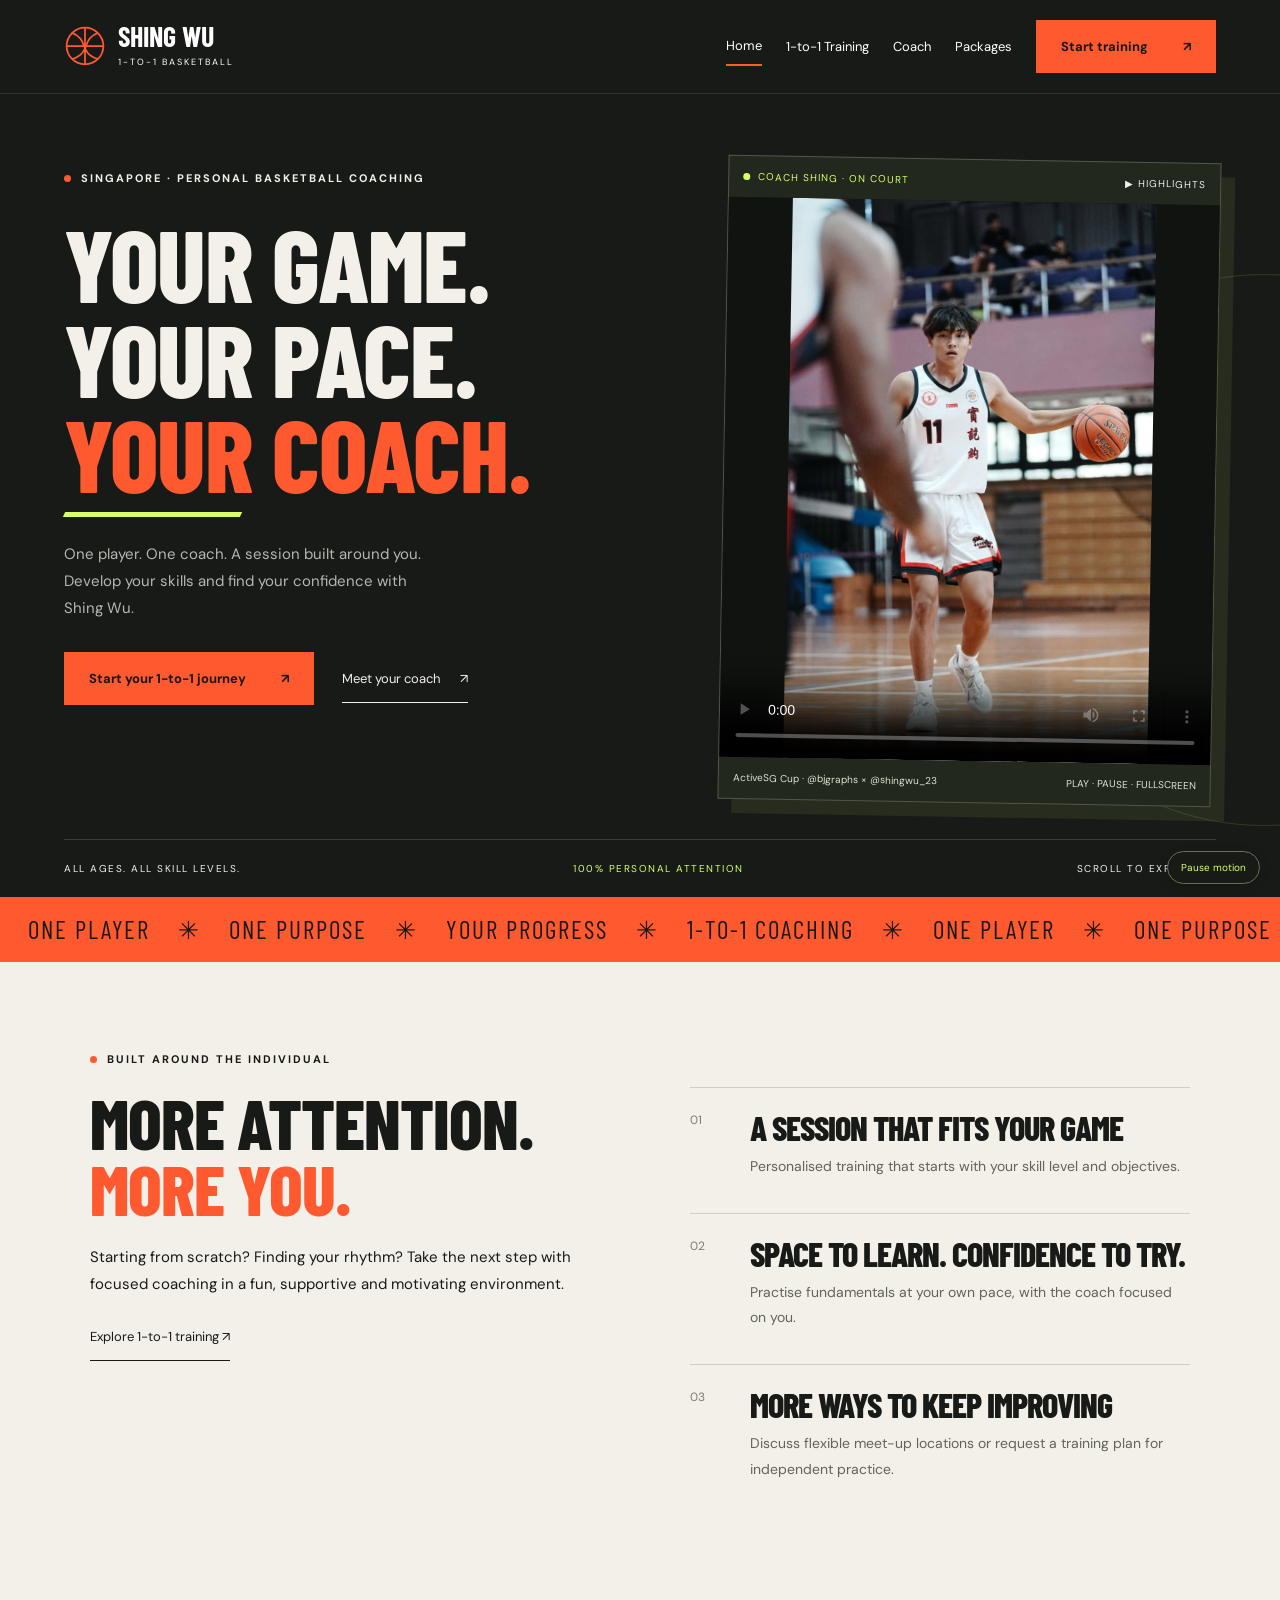
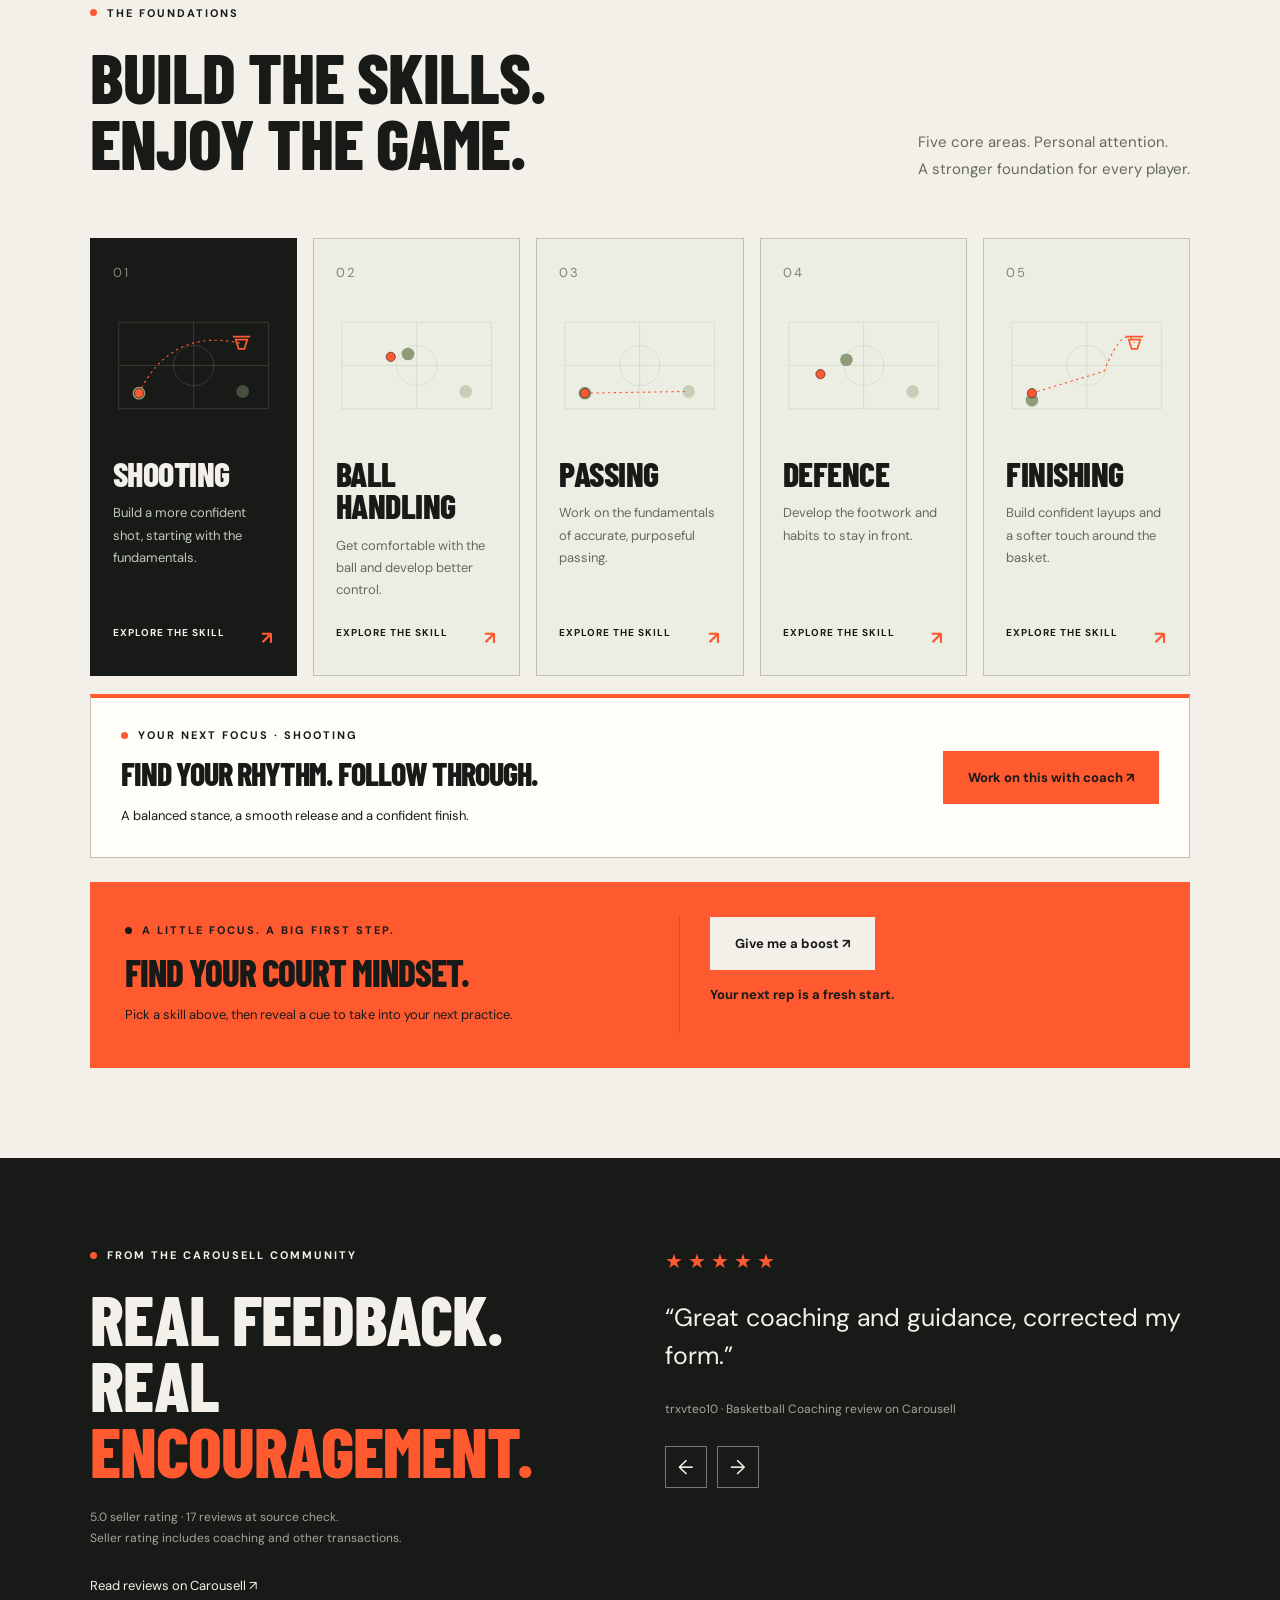
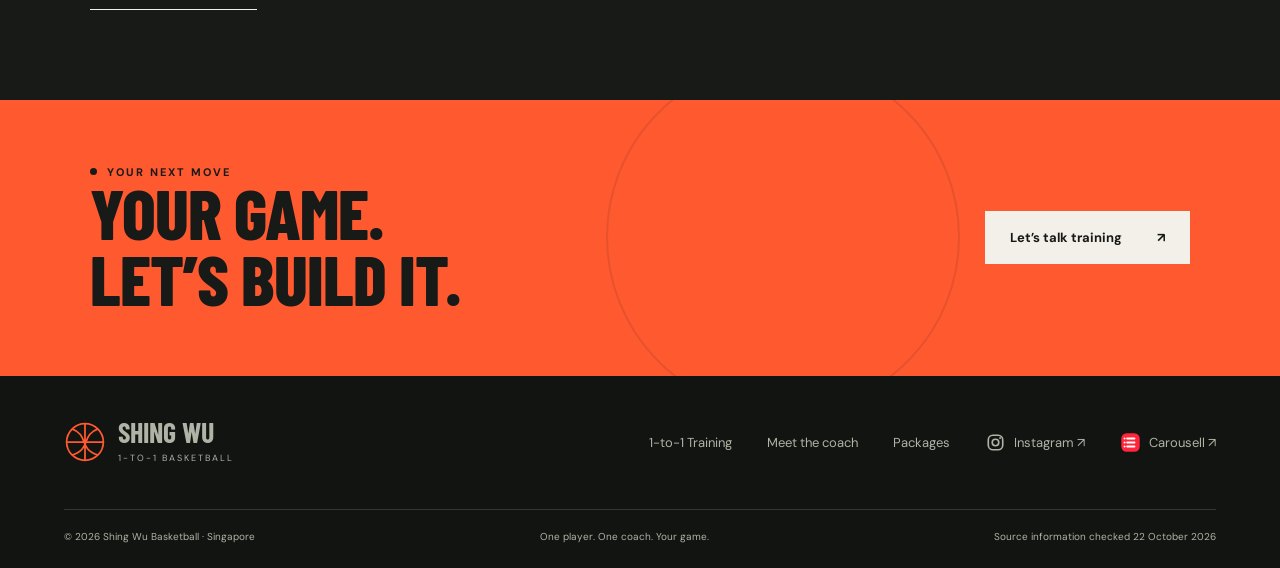
==== commit 1d9633b3: "Update index.html" ====
--- a/index.html
+++ b/index.html
@@ -1 +1 @@
-<!doctype html><html lang="en-SG"><head><meta charset="UTF-8"><meta name="viewport" content="width=device-width, initial-scale=1"><meta name="theme-color" content="#181a18"><meta name="description" content="Personalised 1-to-1 basketball coaching with Shing Wu in Singapore. All ages and skill levels welcome. Explore training and enquire directly."><title>Personal Basketball Coaching | Shing Wu Basketball</title><link rel="stylesheet" href="styles.css?v=20261022-5"><script src="app.js?v=20261022-5" defer></script></head><body data-page="home"><a href="#main" style="position:absolute;left:-9999px" onfocus="this.style.left='10px'" onblur="this.style.left='-9999px'">Skip to content</a><div id="app"></div></body></html>+<!doctype html><html lang="en-SG"><head><meta charset="UTF-8"><meta name="viewport" content="width=device-width, initial-scale=1"><meta name="theme-color" content="#181a18"><meta name="description" content="Personalised 1-to-1 basketball coaching with Shing Wu in Singapore. All ages and skill levels welcome. Explore training and enquire directly."><title>Personal Basketball Coaching | Shing Wu Basketball</title><link rel="stylesheet" href="styles.css?v=20261022-5"><script src="app.js?v=20261023-finishing" defer></script></head><body data-page="home"><a href="#main" style="position:absolute;left:-9999px" onfocus="this.style.left='10px'" onblur="this.style.left='-9999px'">Skip to content</a><div id="app"></div></body></html>
